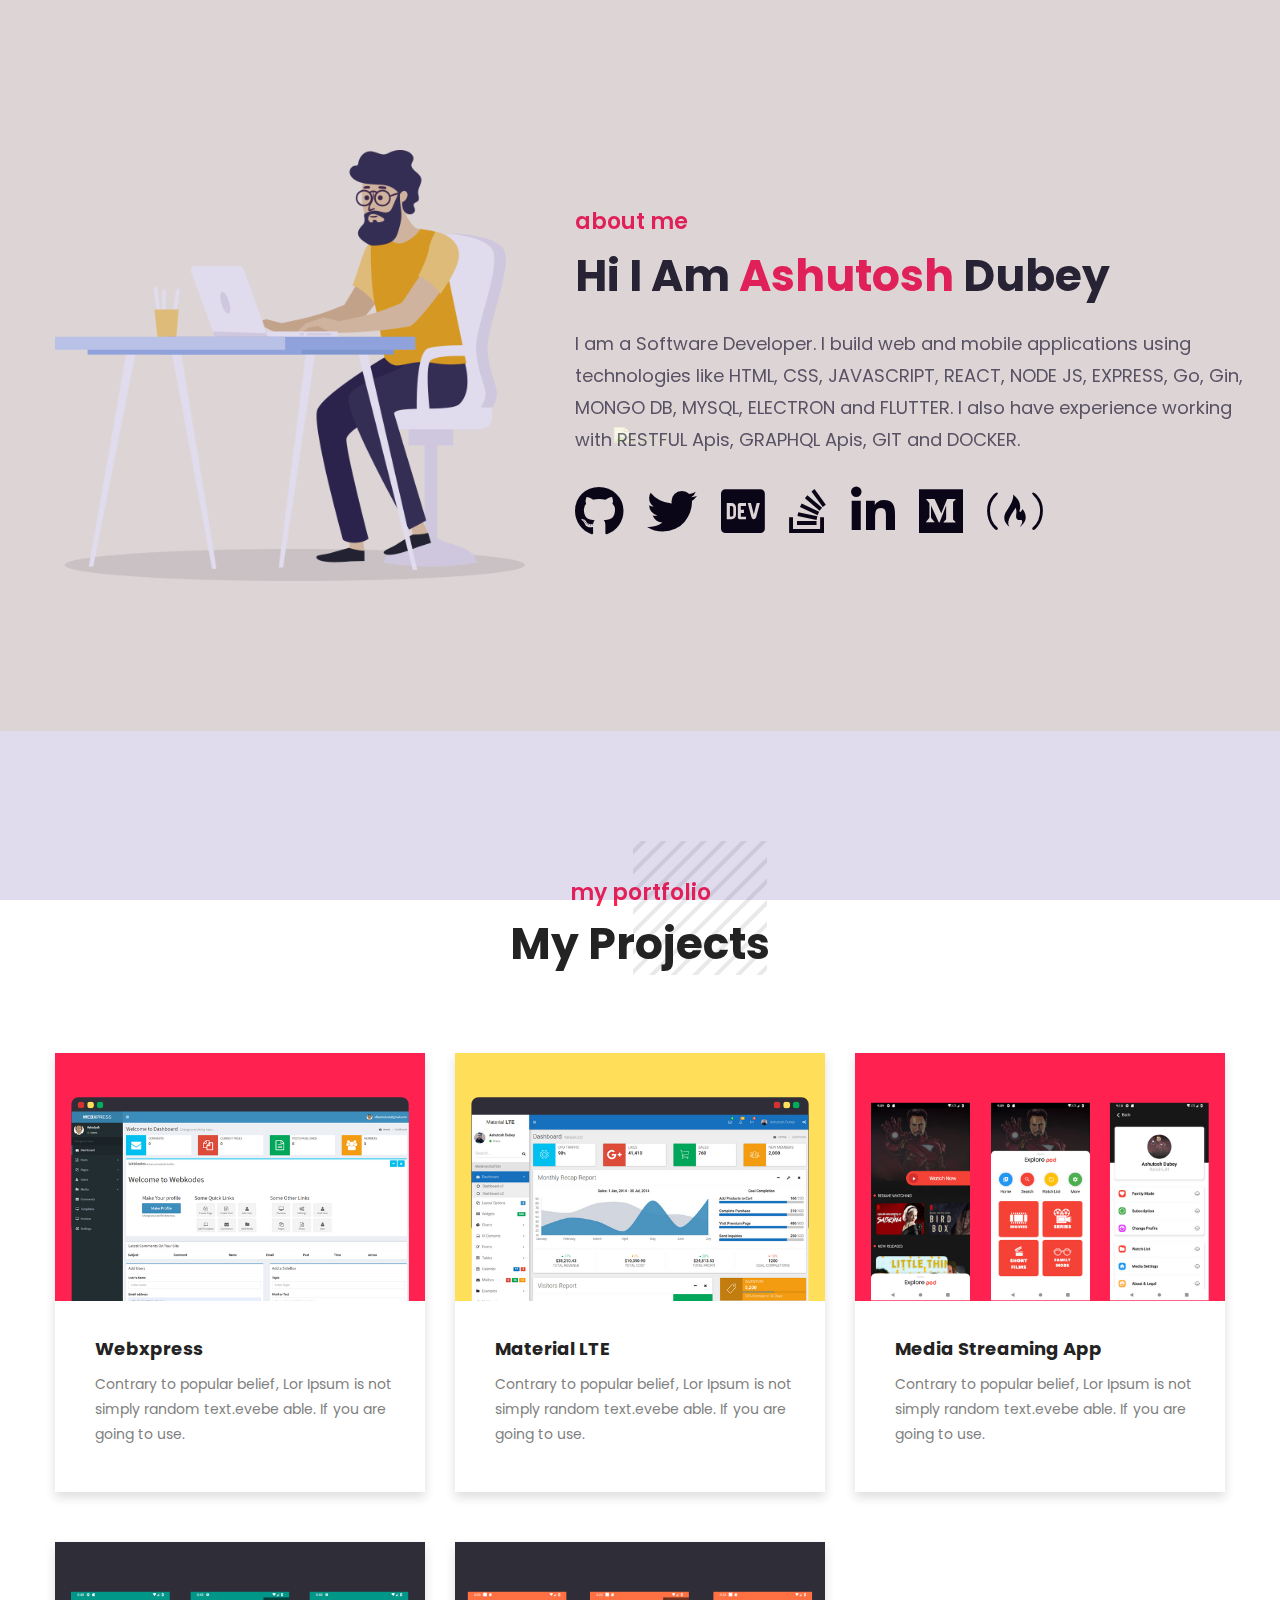
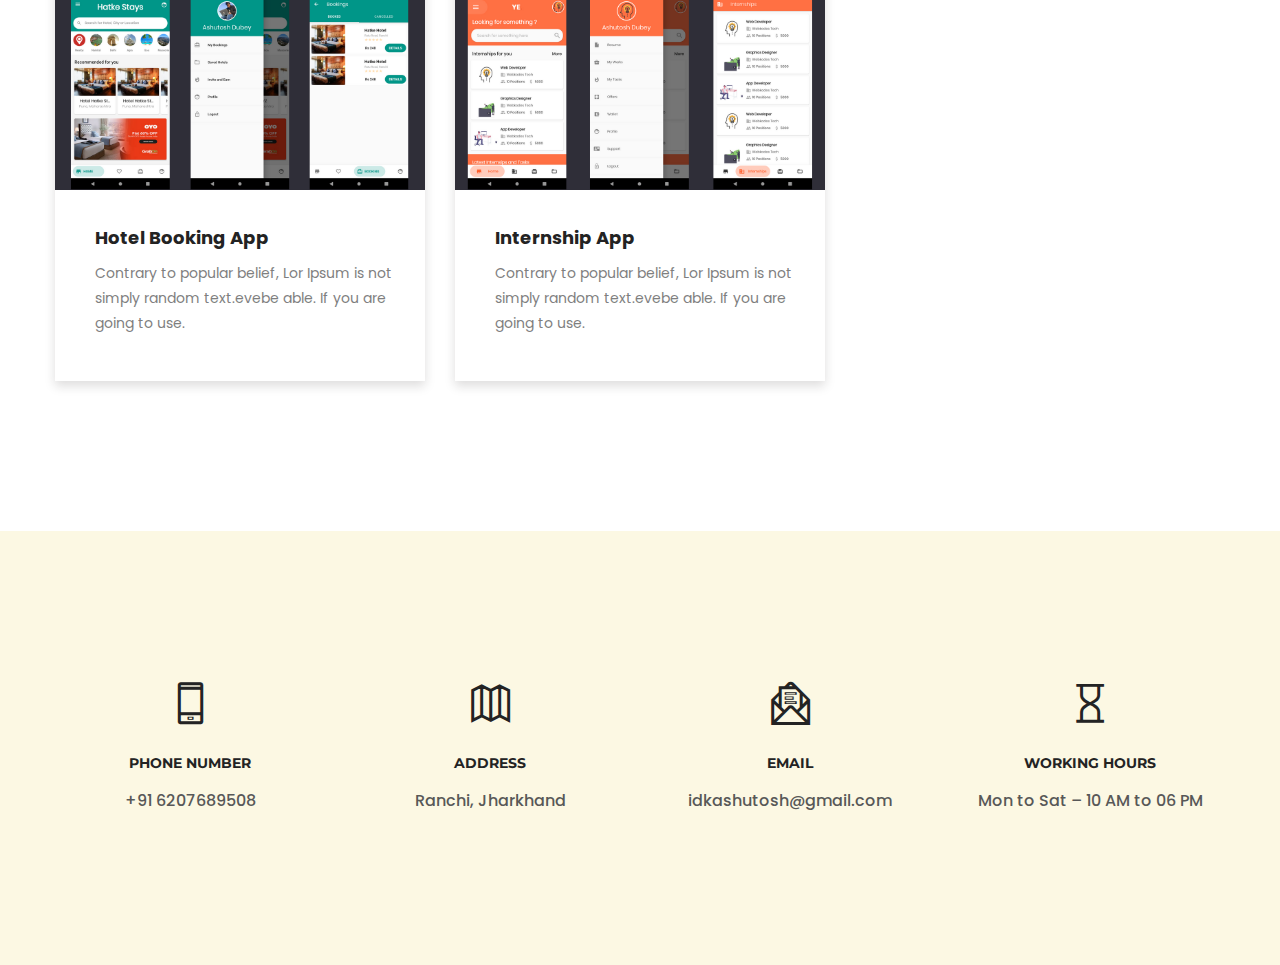
==== index.html @ 429c241b "added new website" ====
<!doctype html>
<html class="no-js" lang="en">
    <head>
		<meta charset="utf-8">
        <meta http-equiv="X-UA-Compatible" content="IE=edge">
        <meta name="viewport" content="width=device-width, initial-scale=1">
		<meta name="description" content="Hezul - Portfolio & Agency HTML Template">
		<meta name="keywords" content="mininal , Personal portfolio template, Personal portfolio, Minimal personal, material design, portfolio, personal, Business, Minimal Agency">
        <meta name="author" content="regaltheme.com">
		
        <title>Ashutosh Dubey - Software Developer</title>
		<link href="https://fonts.googleapis.com/css?family=Reem+Kufi|Roboto:300" rel="stylesheet">
		<link href="https://use.fontawesome.com/releases/v5.4.1/css/all.css" rel="stylesheet">
		<!-- favicon -->
        <link rel="shortcut icon" type="image/x-icon" href="assets/img/favicon.ico">
		
		<!-- style css -->
		<link rel="stylesheet" href="style.css">
		<!-- modernizr js -->
        <script src="assets/js/vendor/modernizr-2.8.3.min.js"></script>
		
    </head>
    <body>
        <!--[if lt IE 8]>
            <p class="browserupgrade">You are using an <strong>outdated</strong> browser. Please <a href="http://browsehappy.com/">upgrade your browser</a> to improve your experience.</p>
        <![endif]-->
		<!-- HTML5 shim and Respond.js for IE8 support of HTML5 elements and media queries -->
        <!-- WARNING: Respond.js doesn't work if you view the page via file:// -->
        <!--[if lt IE 9]>
          <script src="https://oss.maxcdn.com/html5shiv/3.7.2/html5shiv.min.js"></script>
          <script src="https://oss.maxcdn.com/respond/1.4.2/respond.min.js"></script>
        <![endif]-->
		
		<div id="loading-wrap">
			<div class="preloader">
				<div class="pre-container">
					<div class="logo-circle"></div>
					<img src="assets/img/favicon.png" alt="Hezul">
				</div>
			</div>
		</div>
		
		<div class="wrapper height-100">
				<!-- About Section Start -->
				<div class="about-area style1 section-pt" style="background-color: #fcf8e3;">
					<div class="container">
						<div class="row">
							<div class="col-xs-12 col-sm-6 col-md-5">
								<div class="image relative">
									<img src="assets/img/dev.png" alt="About Image" />
									
								</div>
							</div>
							<div class="col-xs-12 col-sm-11 col-md-7">
								<div class="about-text heading pt-60">
									<h3 class="theme-color">about me</h3>
									<h1 class="mb-25">Hi I am <span class="theme-color">Ashutosh </span> Dubey </h1>
									<p>I am a Software Developer. I build web and mobile applications using technologies like HTML, CSS, JAVASCRIPT, REACT, NODE JS, EXPRESS, Go, Gin, MONGO DB, MYSQL, ELECTRON and FLUTTER. I also have experience working with RESTFUL Apis, GRAPHQL Apis, GIT and DOCKER. </p>
									<div class="icons-social dark mt-30">
										<a class="iconx-link mr-20" target="_blank" href="https://github.com/idkashutosh"><i class="fab fa-github iconx"></i></a>
										<a class="iconx-link mr-20" target="_blank" href="https://twitter.com/idkashutosh"><i class="fab fa-twitter iconx"></i></a>
										<a class="iconx-link mr-20" target="_blank" href="https://dev.to/idkashutosh"><i class="fab fa-dev iconx"></i></a>
										<a class="iconx-link mr-20" target="_blank" href="https://stackoverflow.com/users/12466688/ashutosh-dubey"><i class="fab fa-stack-overflow  iconx"></i></a>
										<a class="iconx-link mr-20" target="_blank" href="https://www.linkedin.com/in/idkashutosh"><i class="fab fa-linkedin iconx"></i></a>
										<a class="iconx-link mr-20" target="_blank" href="https://medium.com/@idkashutosh"><i class="fab fa-medium iconx"></i></a>
										<a class="iconx-link mr-20" target="_blank" href="https://www.freecodecamp.org/idkashutosh"><i class="fab fa-free-code-camp iconx"></i></a>
									</div>
								</div>
							</div>
						</div>
					</div>
				</div>
				<!-- About Section End -->
			<div class="blog-area style1 white-bg section-padding">
				<div class="container">
					<div class="row">
						<div class="col-xs-12 text-center">
							<div class="heading mb-85">
								<div class="shape">
									<img src="assets/img/shape.png" alt="Shape">
								</div>
								<h3 class="theme-color">my portfolio</h3>
								<h1>My Projects</h1>
							</div>
						</div>
					</div>
					<div class="row">
						<div class="col-xs-12 col-sm-4 mobi-mb-30">
							<div class="blog-post">
								<div class="thumb fix">
									<a href="blog-details.html"><img src="assets/img/portfolio/1.png" alt="Thumbnail"></a>
								</div>
								<div class="content">
									<a href="blog-details.html"><h4 class="text-capitalize mb-10">
										Webxpress
									</h4></a>
									<p class="mb-10">
										Contrary to popular belief, Lor Ipsum is not simply random text.evebe able. If you are going to use.
									</p>
								</div>
							</div>
						</div>
						<!-- Blog Post -->
						<div class="col-xs-12 col-sm-4 mobi-mb-30">
							<div class="blog-post">
								<div class="thumb fix">
									<a href="blog-details.html"><img src="assets/img/portfolio/2.png" alt="Thumbnail"></a>
								</div>
								<div class="content">
									<a href="blog-details.html"><h4 class="text-capitalize mb-10">
										Material LTE
									</h4></a>
									<p class="mb-10">
										Contrary to popular belief, Lor Ipsum is not simply random text.evebe able. If you are going to use.
									</p>
								</div>
							</div>
						</div>
						<!-- Blog Post -->
						<div class="col-xs-12 col-sm-4">
							<div class="blog-post">
								<div class="thumb fix">
									<a href="blog-details.html"><img src="assets/img/portfolio/3.png" alt="Thumbnail"></a>
								</div>
								<div class="content">
									<a href="blog-details.html"><h4 class="text-capitalize mb-10">
										Media Streaming App
									</h4></a>
									<p class="mb-10">
										Contrary to popular belief, Lor Ipsum is not simply random text.evebe able. If you are going to use.
									</p>
								</div>
							</div>
						</div>
						<!-- Blog Post -->
					</div>
					<div class="row mt-50">
						<div class="col-xs-12 col-sm-4 mobi-mb-30">
							<div class="blog-post">
								<div class="thumb fix">
									<a href="blog-details.html"><img src="assets/img/portfolio/4.png" alt="Thumbnail"></a>
								</div>
								<div class="content">
									<a href="blog-details.html"><h4 class="text-capitalize mb-10">
										Hotel Booking App
									</h4></a>
									<p class="mb-10">
										Contrary to popular belief, Lor Ipsum is not simply random text.evebe able. If you are going to use.
									</p>
								</div>
							</div>
						</div>
						<!-- Blog Post -->
						<div class="col-xs-12 col-sm-4 mobi-mb-30">
							<div class="blog-post">
								<div class="thumb fix">
									<a href="blog-details.html"><img src="assets/img/portfolio/5.png" alt="Thumbnail"></a>
								</div>
								<div class="content">
									<a href="blog-details.html"><h4 class="text-capitalize mb-10">
										Internship App
									</h4></a>
									<p class="mb-10">
										Contrary to popular belief, Lor Ipsum is not simply random text.evebe able. If you are going to use.
									</p>
								</div>
							</div>
						</div>
					
					</div>
				</div>
			</div>
			
			<div class="contact-info-area section-padding" style="background-color: #fcf8e3;">
				<div class="container">
					<div class="row text-center">
						<div class="col-xs-12 col-sm-6 col-md-3 mobi-mb-30 tab-mb-30">
							<div class="info-box">
								<i class="pe-7s-phone"></i>
								<h6>Phone Number</h6>
								<p>
									<a href="tel:+916207689508">+91 6207689508</a>
								</p>
							</div>
						</div>
						<!-- Info Box End -->
						<div class="col-xs-12 col-sm-6 col-md-3 mobi-mb-30 tab-mb-30">
							<div class="info-box">
								<i class="pe-7s-map"></i>
								<h6>Address</h6>
								<p>
									Ranchi, Jharkhand 
																</p>
							</div>
						</div>
						<!-- Info Box End -->
						<div class="col-xs-12 col-sm-6 col-md-3 mobi-mb-30">
							<div class="info-box">
								<i class="pe-7s-mail-open-file"></i>
								<h6>Email</h6>
								<p>
									<a href="mailto:info@email.com">idkashutosh@gmail.com</a>
								</p>
							</div>
						</div>
						<!-- Info Box End -->
						<div class="col-xs-12 col-sm-6 col-md-3 mobi-mb-30">
							<div class="info-box">
								<i class="pe-7s-hourglass"></i>
								<h6>Working Hours</h6>
								<p>Mon to Sat – 10 AM to 06 PM</p>
							</div>
						</div>
						<!-- Info Box End -->
					</div>
				</div>
			</div>








		
		</div>
		
		<!-- All JS Here -->
		<!-- jQuery Latest Version -->
        <script src="assets/js/vendor/jquery-1.12.4.min.js"></script>
		<!-- Bootstrap JS -->
        <script src="assets/js/bootstrap.min.js"></script>
		<!-- Plugins JS -->
        <script src="assets/js/plugins.js"></script>
		<!-- main JS -->
        <script src="assets/js/main.js"></script>
    </body>
</html>
---- style.css ----
/*
 _____      						 _______ 	     
|  __ \  							|_ _ _ _| _  	 	    
| |__) | 					     _	   | |	 | |	        
|  ___/    ___    __ _    __ _  | |    | |	 | |__     ___ 	 _ __  _ __    ___ 
| |\ \    / _ \  / _` |  / _` | | |    | |	 | '_ \   / _ \ | '_ \| '_ \  / _ \
| | \ \  |  __/ | (_| | | (_| | | |    | |	 | | | | |  __/ | |  ||  | | |  __/
|_|  \ \  \___|  \__, |  \__,_| |_|    |_|   |_| |_|  \___| |_|  ||  |_|  \___|
                  __/ |              
                 |___/  		     
================================================================================ */
/*==========================================================
    Template Name: Hezul - Portfolio & Agency HTML Template
    Created By: RegalTheme
    Envato Profile: https://themeforest.net/user/regaltheme
    Website: http://regaltheme.com
    Description: Hezul is Fully Responsive Portfolio & Agency HTML Template with awesome features.
    Version: v1.0
    Support: http://regaltheme.com/support
============================================================*/

/* Google fonts
========================== */
@import url('https://fonts.googleapis.com/css?family=Poppins:300,400,500,600,700,800');
@import url('https://fonts.googleapis.com/css?family=Montserrat:300,400,500,600,700,800');

/* css files
====================== */
@import url('assets/css/bootstrap.min.css');
@import url('assets/css/font-awesome.min.css');
@import url('assets/css/pe-icon-7-stroke.min.css');
@import url('assets/css/venobox.css');
@import url('assets/css/progressbar.css');
@import url('assets/css/slick.min.css');
@import url('assets/css/style.css');
@import url('assets/css/responsive.css');
.iconx{
    color:#fff;
    font-size: 50px;;
}
.dark .iconx{
    color:#000;
    font-size: 50px;;
}
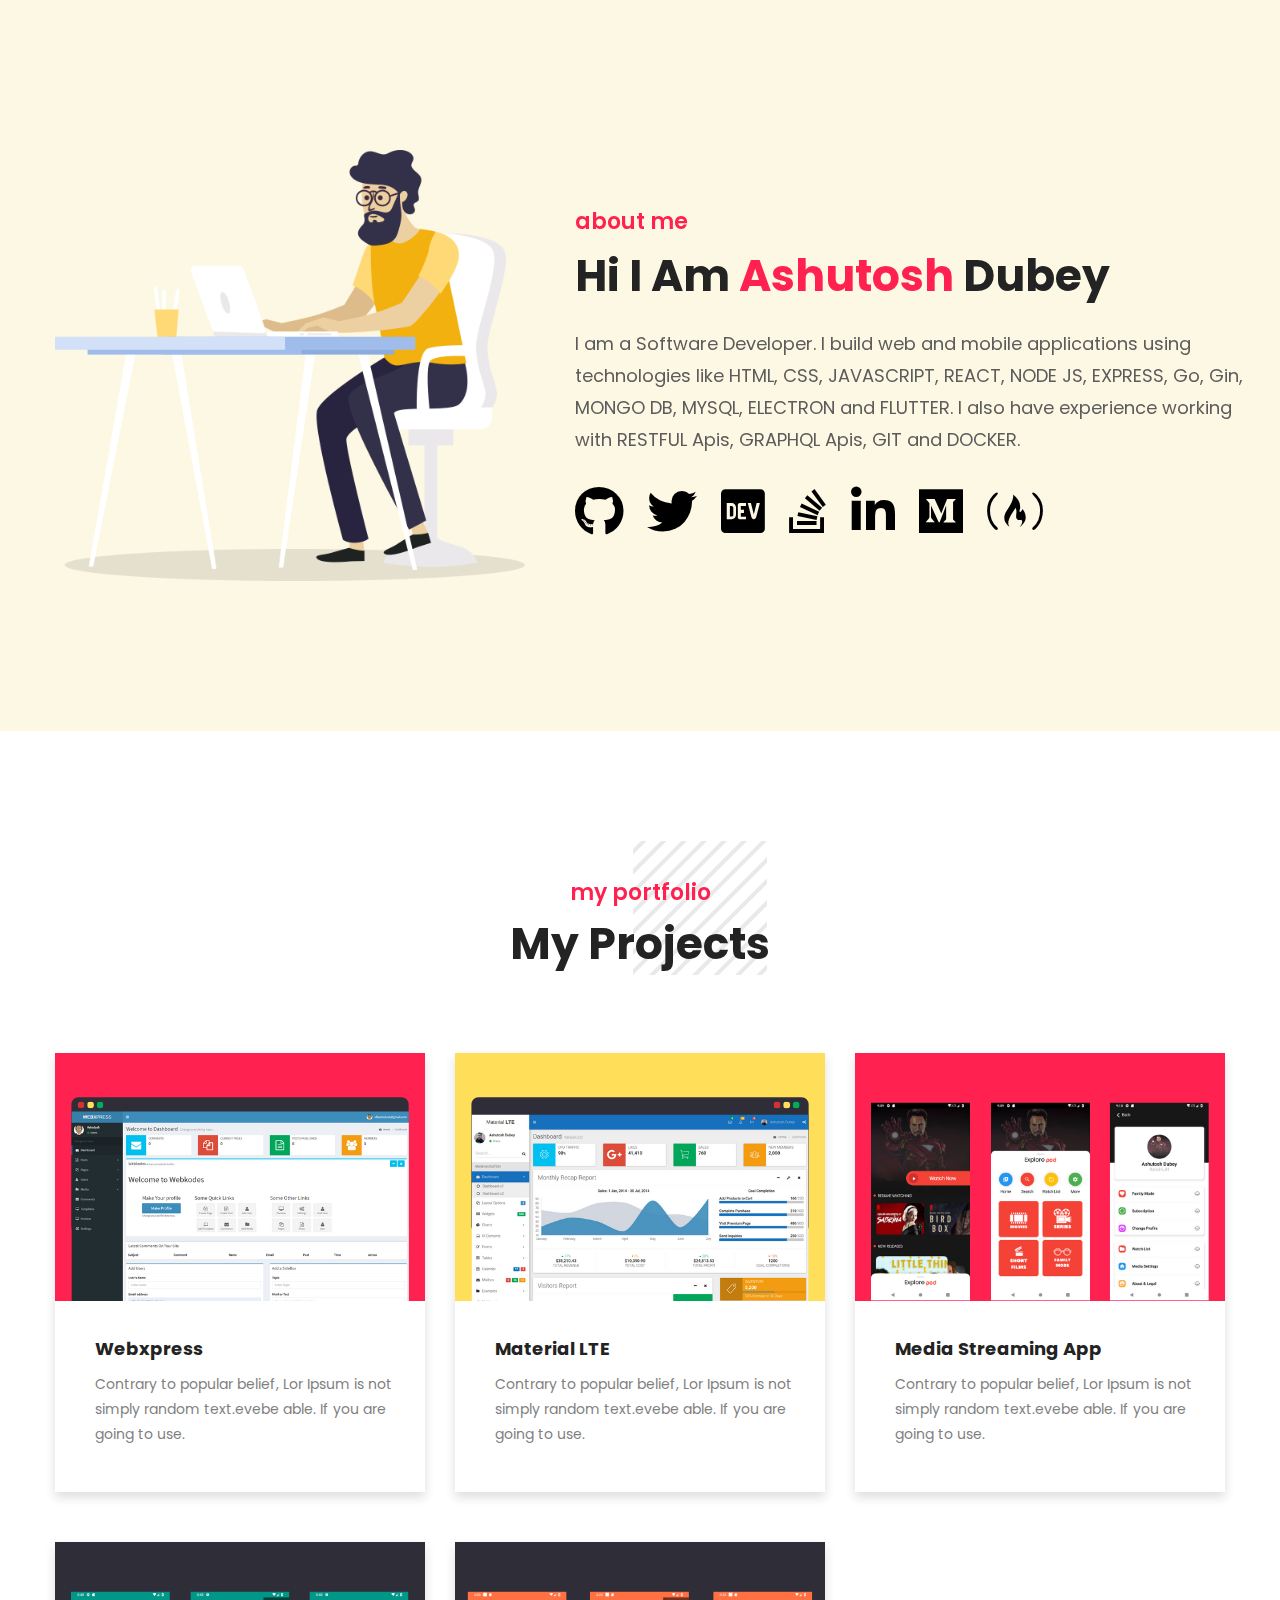
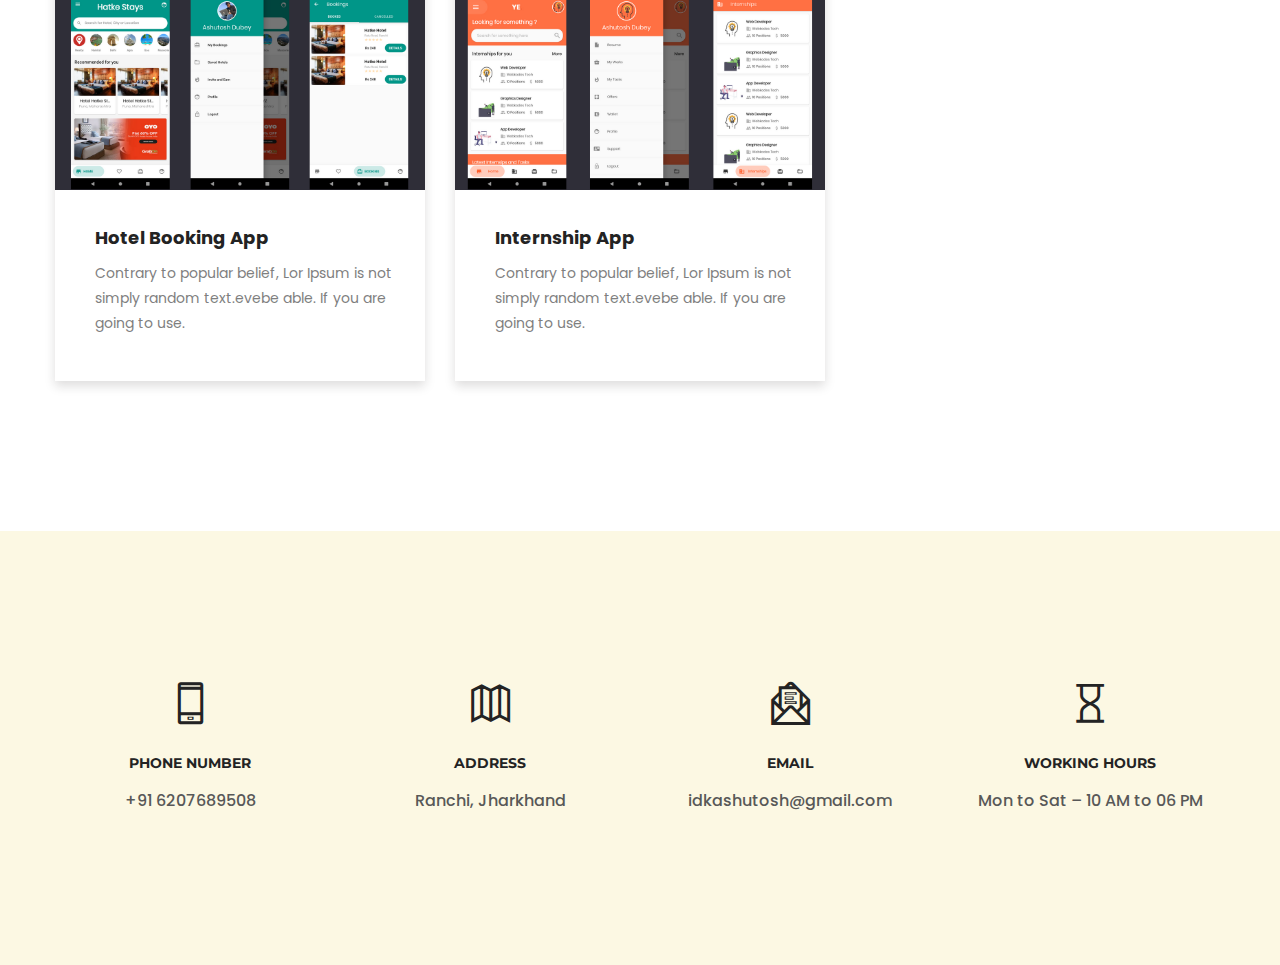
==== commit 37b8b0bc: "removed preloder" ====
--- a/index.html
+++ b/index.html
@@ -21,24 +21,6 @@
 		
     </head>
     <body>
-        <!--[if lt IE 8]>
-            <p class="browserupgrade">You are using an <strong>outdated</strong> browser. Please <a href="http://browsehappy.com/">upgrade your browser</a> to improve your experience.</p>
-        <![endif]-->
-		<!-- HTML5 shim and Respond.js for IE8 support of HTML5 elements and media queries -->
-        <!-- WARNING: Respond.js doesn't work if you view the page via file:// -->
-        <!--[if lt IE 9]>
-          <script src="https://oss.maxcdn.com/html5shiv/3.7.2/html5shiv.min.js"></script>
-          <script src="https://oss.maxcdn.com/respond/1.4.2/respond.min.js"></script>
-        <![endif]-->
-		
-		<div id="loading-wrap">
-			<div class="preloader">
-				<div class="pre-container">
-					<div class="logo-circle"></div>
-					<img src="assets/img/favicon.png" alt="Hezul">
-				</div>
-			</div>
-		</div>
 		
 		<div class="wrapper height-100">
 				<!-- About Section Start -->
@@ -215,15 +197,6 @@
 					</div>
 				</div>
 			</div>
-
-
-
-
-
-
-
-
-		
 		</div>
 		
 		<!-- All JS Here -->
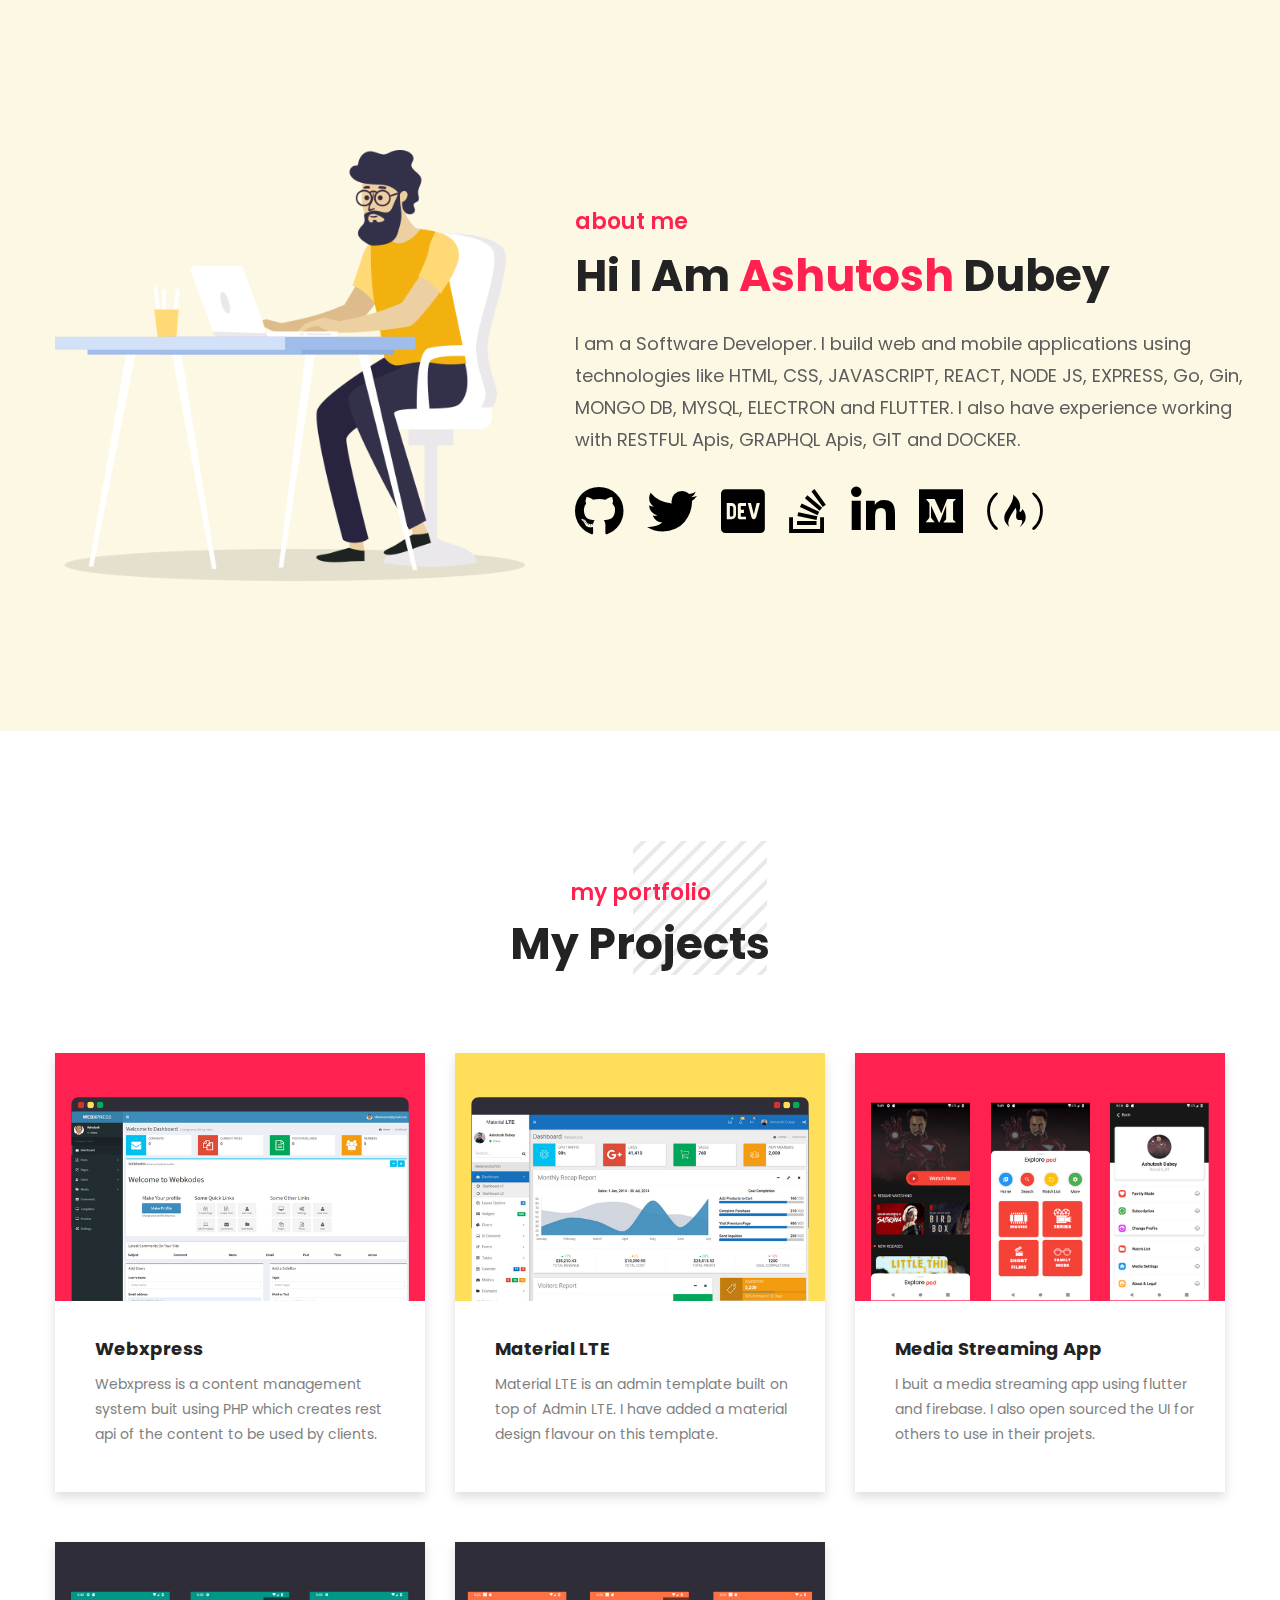
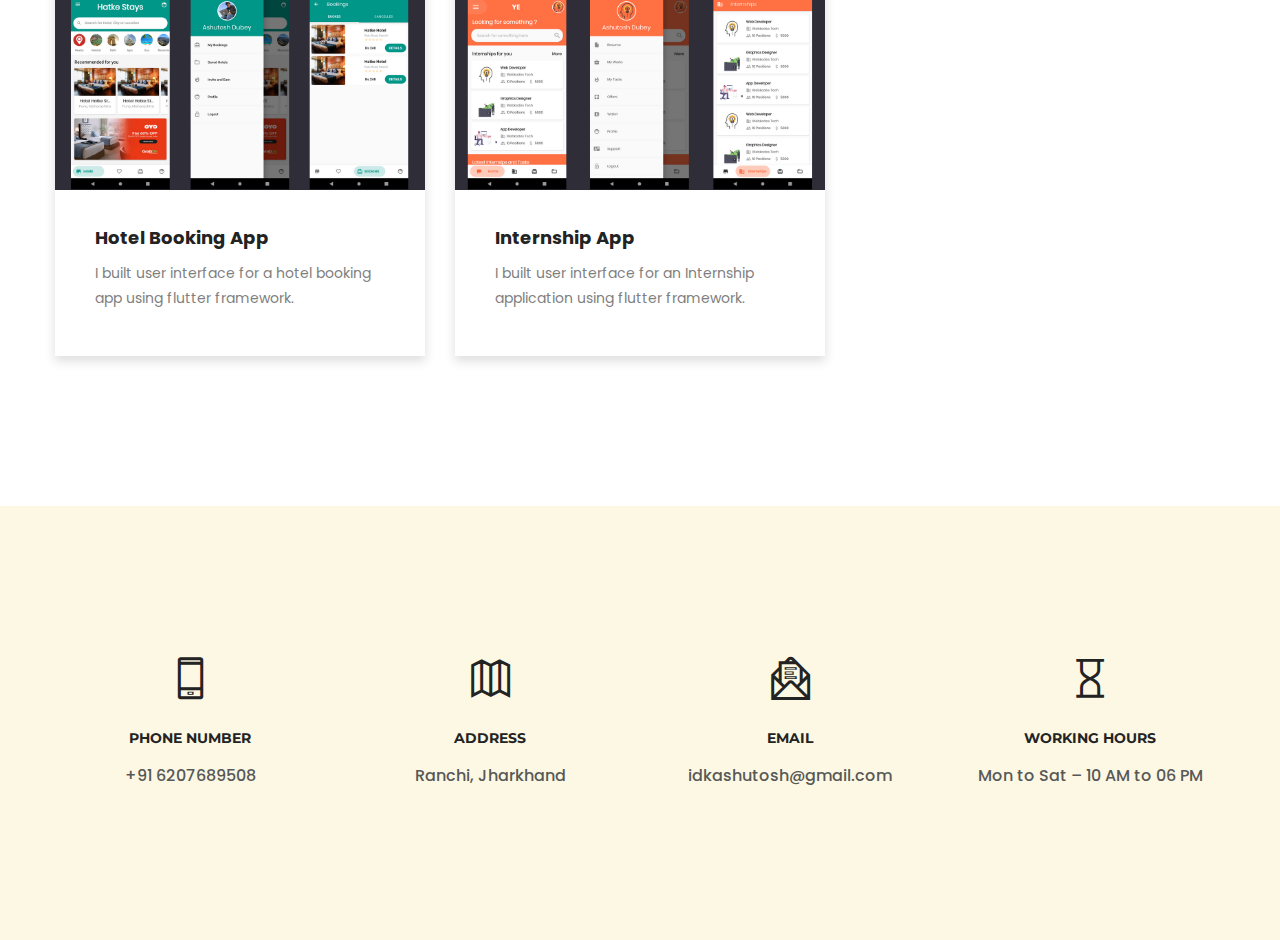
==== commit 057b7b1d: "added content" ====
--- a/index.html
+++ b/index.html
@@ -9,7 +9,6 @@
         <meta name="author" content="regaltheme.com">
 		
         <title>Ashutosh Dubey - Software Developer</title>
-		<link href="https://fonts.googleapis.com/css?family=Reem+Kufi|Roboto:300" rel="stylesheet">
 		<link href="https://use.fontawesome.com/releases/v5.4.1/css/all.css" rel="stylesheet">
 		<!-- favicon -->
         <link rel="shortcut icon" type="image/x-icon" href="assets/img/favicon.ico">
@@ -77,7 +76,7 @@
 										Webxpress
 									</h4></a>
 									<p class="mb-10">
-										Contrary to popular belief, Lor Ipsum is not simply random text.evebe able. If you are going to use.
+										Webxpress is a content management system buit using PHP which creates rest api of the content to be used by clients.
 									</p>
 								</div>
 							</div>
@@ -93,7 +92,7 @@
 										Material LTE
 									</h4></a>
 									<p class="mb-10">
-										Contrary to popular belief, Lor Ipsum is not simply random text.evebe able. If you are going to use.
+										Material LTE is an admin template built on top of Admin LTE. I have added a material design flavour on this template.
 									</p>
 								</div>
 							</div>
@@ -109,7 +108,7 @@
 										Media Streaming App
 									</h4></a>
 									<p class="mb-10">
-										Contrary to popular belief, Lor Ipsum is not simply random text.evebe able. If you are going to use.
+										I buit a media streaming app using flutter and firebase. I also open sourced the UI for others to use in their projets.
 									</p>
 								</div>
 							</div>
@@ -127,7 +126,7 @@
 										Hotel Booking App
 									</h4></a>
 									<p class="mb-10">
-										Contrary to popular belief, Lor Ipsum is not simply random text.evebe able. If you are going to use.
+										I built user interface for a hotel booking app using flutter framework.
 									</p>
 								</div>
 							</div>
@@ -143,7 +142,7 @@
 										Internship App
 									</h4></a>
 									<p class="mb-10">
-										Contrary to popular belief, Lor Ipsum is not simply random text.evebe able. If you are going to use.
+										I built user interface for an Internship application using flutter framework.
 									</p>
 								</div>
 							</div>
--- a/style.css
+++ b/style.css
@@ -41,4 +41,14 @@
 .dark .iconx{
     color:#000;
     font-size: 50px;;
+}
+@media screen and (max-width:767px){
+    .iconx{
+        color:#fff;
+        font-size: 30px;;
+    }
+    .dark .iconx{
+        color:#000;
+        font-size: 30px;;
+    }
 }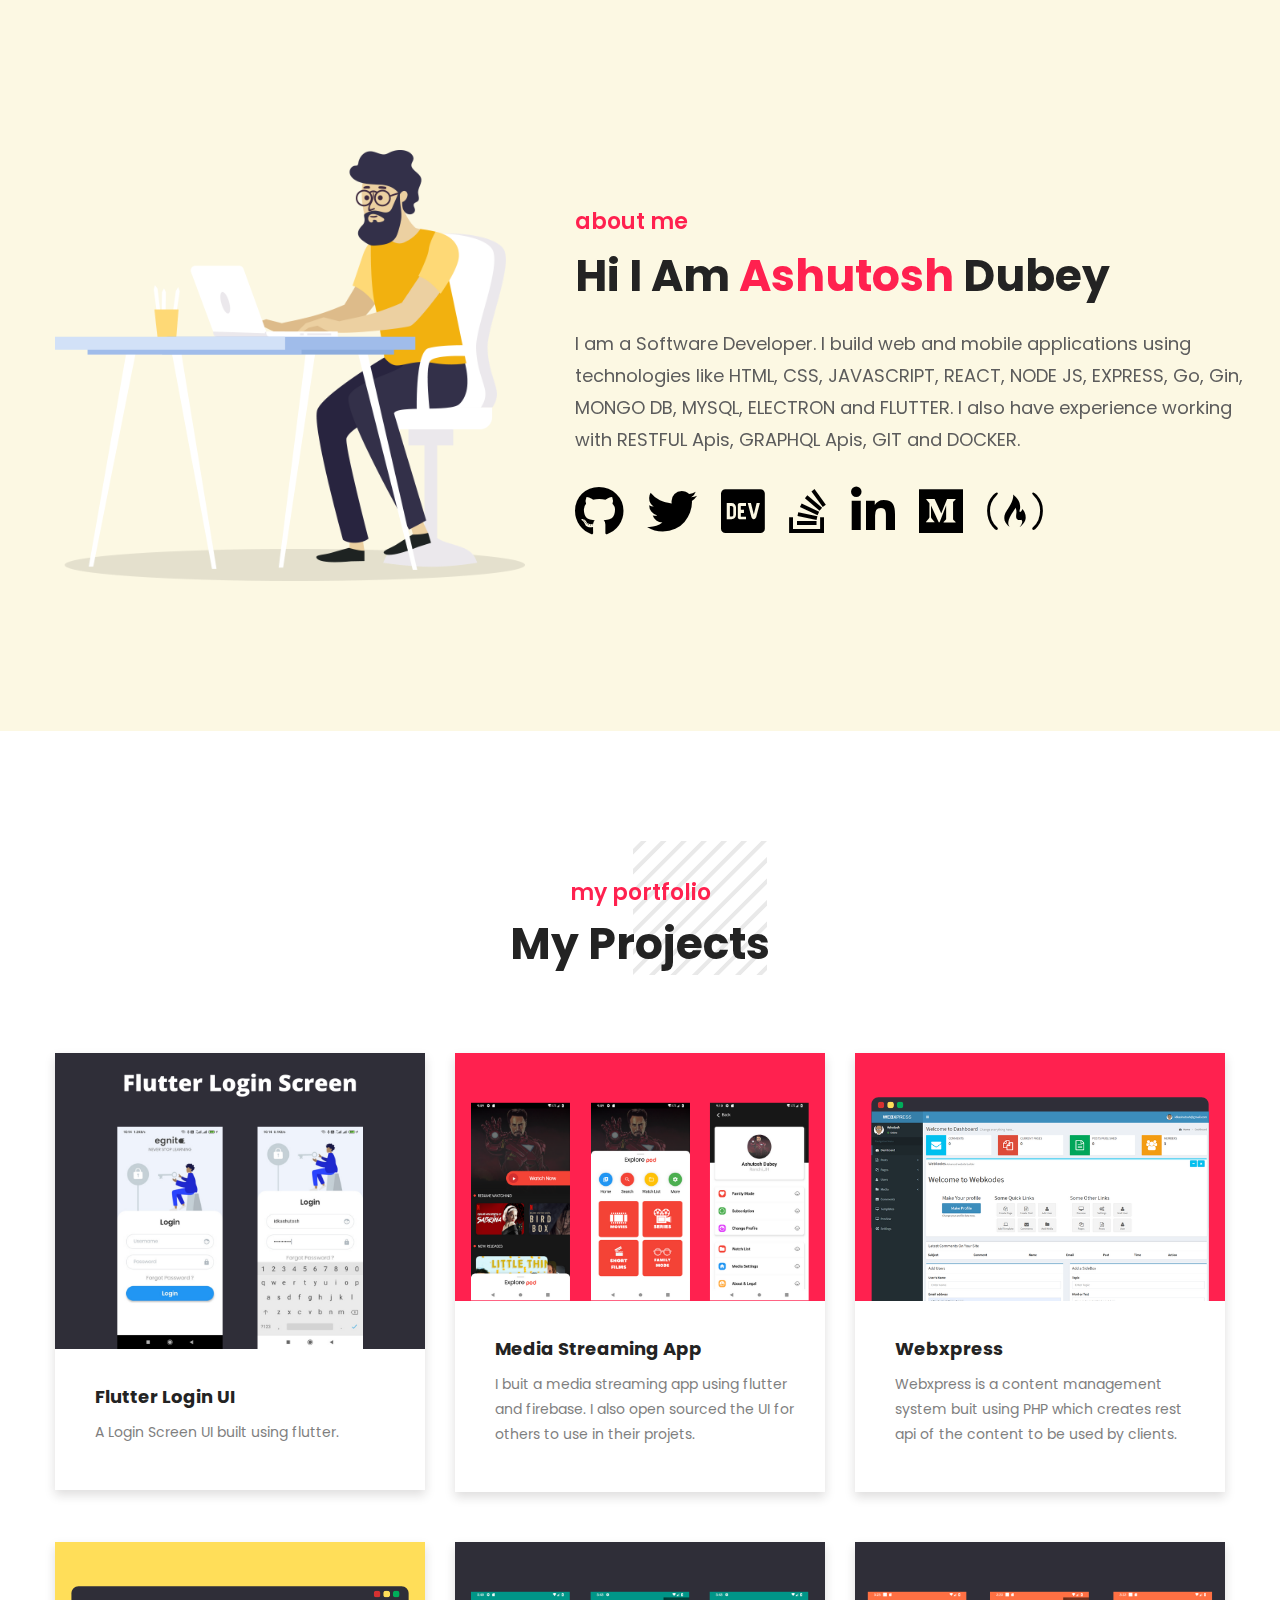
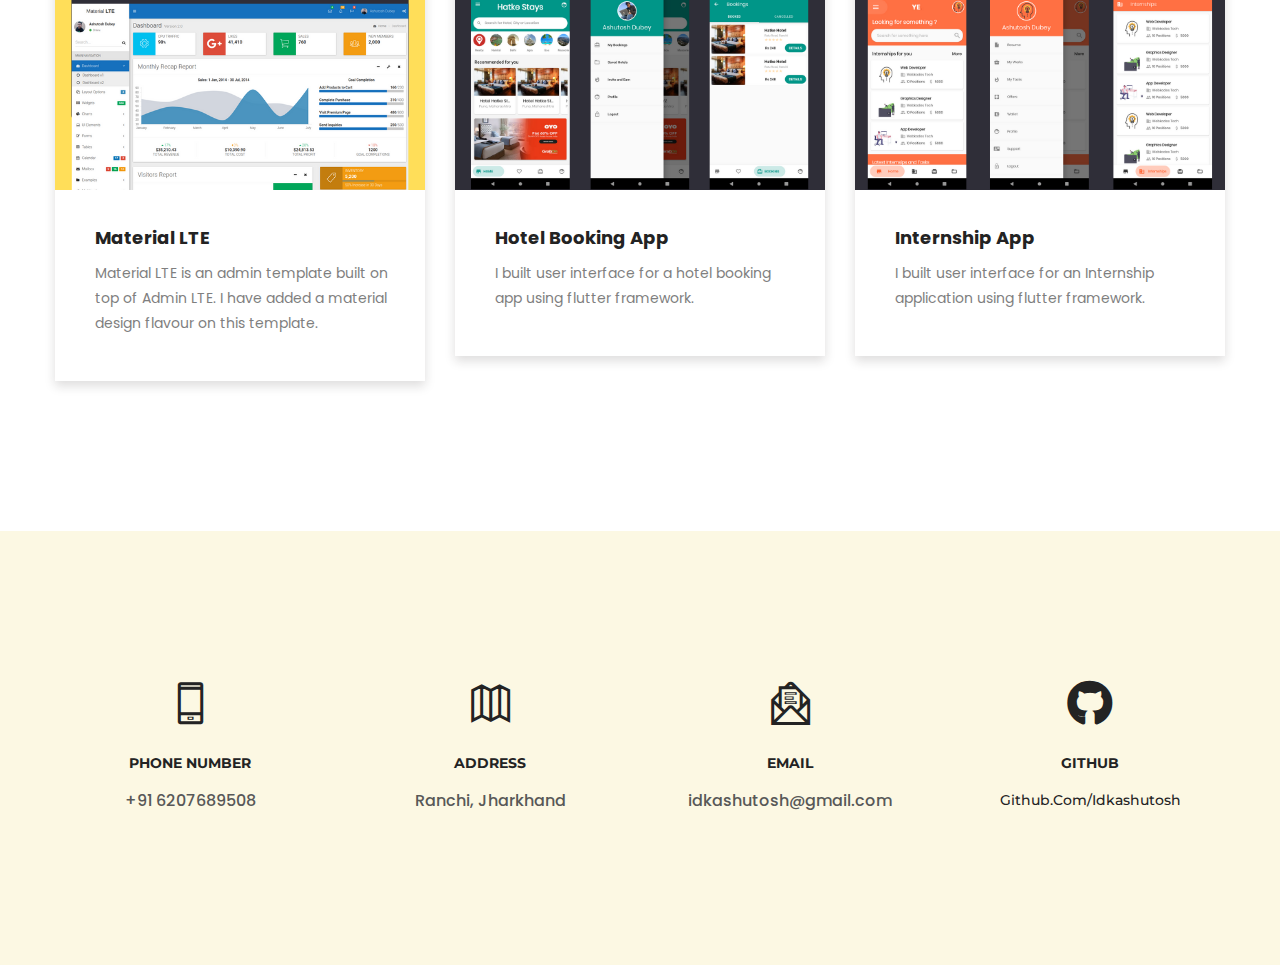
==== commit 084ffcea: "added new project" ====
--- a/index.html
+++ b/index.html
@@ -66,17 +66,85 @@
 						</div>
 					</div>
 					<div class="row">
+							<!-- Blog Post -->
+							<div class="col-xs-12 col-sm-4">
+								<div class="blog-post">
+									<div class="thumb fix">
+										<a href="https://github.com/idkashutosh/login-screen-ui" target="blank"><img src="assets/img/portfolio/6.png" alt="Thumbnail"></a>
+									</div>
+									<div class="content">
+										<a href="https://github.com/idkashutosh/login-screen-ui" target="blank"><h4 class="text-capitalize mb-10">
+											Flutter Login UI
+										</h4></a>
+										<p class="mb-10">
+											A Login Screen UI built using flutter.
+										</p>
+									</div>
+								</div>
+							</div>
+								<!-- Blog Post -->
+						<div class="col-xs-12 col-sm-4">
+							<div class="blog-post">
+								<div class="thumb fix">
+									<a href="https://github.com/idkashutosh/media-streaming-app" target="blank"><img src="assets/img/portfolio/3.png" alt="Thumbnail"></a>
+								</div>
+								<div class="content">
+									<a href="https://github.com/idkashutosh/media-streaming-app" target="blank"><h4 class="text-capitalize mb-10">
+										Media Streaming App
+									</h4></a>
+									<p class="mb-10">
+										I buit a media streaming app using flutter and firebase. I also open sourced the UI for others to use in their projets.
+									</p>
+								</div>
+							</div>
+						</div>
 						<div class="col-xs-12 col-sm-4 mobi-mb-30">
 							<div class="blog-post">
 								<div class="thumb fix">
-									<a href="blog-details.html"><img src="assets/img/portfolio/1.png" alt="Thumbnail"></a>
-								</div>
-								<div class="content">
-									<a href="blog-details.html"><h4 class="text-capitalize mb-10">
+									<a href="https://github.com/idkashutosh/webxpress" target="blank"><img src="assets/img/portfolio/1.png" alt="Thumbnail"></a>
+								</div>
+								<div class="content">
+									<a href="https://github.com/idkashutosh/webxpress" target="blank"><h4 class="text-capitalize mb-10">
 										Webxpress
 									</h4></a>
 									<p class="mb-10">
 										Webxpress is a content management system buit using PHP which creates rest api of the content to be used by clients.
+									</p>
+								</div>
+							</div>
+						</div>
+					
+					
+						<!-- Blog Post -->
+					</div>
+					<div class="row mt-50">
+							<!-- Blog Post -->
+							<div class="col-xs-12 col-sm-4 mobi-mb-30">
+								<div class="blog-post">
+									<div class="thumb fix">
+										<a href="https://github.com/idkashutosh/materiallte" target="blank" ><img src="assets/img/portfolio/2.png" alt="Thumbnail"></a>
+									</div>
+									<div class="content">
+										<a href="https://github.com/idkashutosh/materiallte" target="blank" ><h4 class="text-capitalize mb-10">
+											Material LTE
+										</h4></a>
+										<p class="mb-10">
+											Material LTE is an admin template built on top of Admin LTE. I have added a material design flavour on this template.
+										</p>
+									</div>
+								</div>
+							</div>
+						<div class="col-xs-12 col-sm-4 mobi-mb-30">
+							<div class="blog-post">
+								<div class="thumb fix">
+									<a href="https://github.com/idkashutosh/hotel-booking-app-ui" target="blank"><img src="assets/img/portfolio/4.png" alt="Thumbnail"></a>
+								</div>
+								<div class="content">
+									<a href="https://github.com/idkashutosh/hotel-booking-app-ui" target="blank"><h4 class="text-capitalize mb-10">
+										Hotel Booking App
+									</h4></a>
+									<p class="mb-10">
+										I built user interface for a hotel booking app using flutter framework.
 									</p>
 								</div>
 							</div>
@@ -85,60 +153,10 @@
 						<div class="col-xs-12 col-sm-4 mobi-mb-30">
 							<div class="blog-post">
 								<div class="thumb fix">
-									<a href="blog-details.html"><img src="assets/img/portfolio/2.png" alt="Thumbnail"></a>
-								</div>
-								<div class="content">
-									<a href="blog-details.html"><h4 class="text-capitalize mb-10">
-										Material LTE
-									</h4></a>
-									<p class="mb-10">
-										Material LTE is an admin template built on top of Admin LTE. I have added a material design flavour on this template.
-									</p>
-								</div>
-							</div>
-						</div>
-						<!-- Blog Post -->
-						<div class="col-xs-12 col-sm-4">
-							<div class="blog-post">
-								<div class="thumb fix">
-									<a href="blog-details.html"><img src="assets/img/portfolio/3.png" alt="Thumbnail"></a>
-								</div>
-								<div class="content">
-									<a href="blog-details.html"><h4 class="text-capitalize mb-10">
-										Media Streaming App
-									</h4></a>
-									<p class="mb-10">
-										I buit a media streaming app using flutter and firebase. I also open sourced the UI for others to use in their projets.
-									</p>
-								</div>
-							</div>
-						</div>
-						<!-- Blog Post -->
-					</div>
-					<div class="row mt-50">
-						<div class="col-xs-12 col-sm-4 mobi-mb-30">
-							<div class="blog-post">
-								<div class="thumb fix">
-									<a href="blog-details.html"><img src="assets/img/portfolio/4.png" alt="Thumbnail"></a>
-								</div>
-								<div class="content">
-									<a href="blog-details.html"><h4 class="text-capitalize mb-10">
-										Hotel Booking App
-									</h4></a>
-									<p class="mb-10">
-										I built user interface for a hotel booking app using flutter framework.
-									</p>
-								</div>
-							</div>
-						</div>
-						<!-- Blog Post -->
-						<div class="col-xs-12 col-sm-4 mobi-mb-30">
-							<div class="blog-post">
-								<div class="thumb fix">
-									<a href="blog-details.html"><img src="assets/img/portfolio/5.png" alt="Thumbnail"></a>
-								</div>
-								<div class="content">
-									<a href="blog-details.html"><h4 class="text-capitalize mb-10">
+									<a href="https://github.com/idkashutosh/internship-app-ui" target="blank"><img src="assets/img/portfolio/5.png" alt="Thumbnail"></a>
+								</div>
+								<div class="content">
+									<a href="https://github.com/idkashutosh/internship-app-ui" target="blank"><h4 class="text-capitalize mb-10">
 										Internship App
 									</h4></a>
 									<p class="mb-10">
@@ -187,9 +205,9 @@
 						<!-- Info Box End -->
 						<div class="col-xs-12 col-sm-6 col-md-3 mobi-mb-30">
 							<div class="info-box">
-								<i class="pe-7s-hourglass"></i>
-								<h6>Working Hours</h6>
-								<p>Mon to Sat – 10 AM to 06 PM</p>
+								<i class="fab fa-github iconx"></i>
+								<h6>Github</h6>
+								<a href="https://github.com/idkashutosh" target="blank">github.com/idkashutosh</a>
 							</div>
 						</div>
 						<!-- Info Box End -->
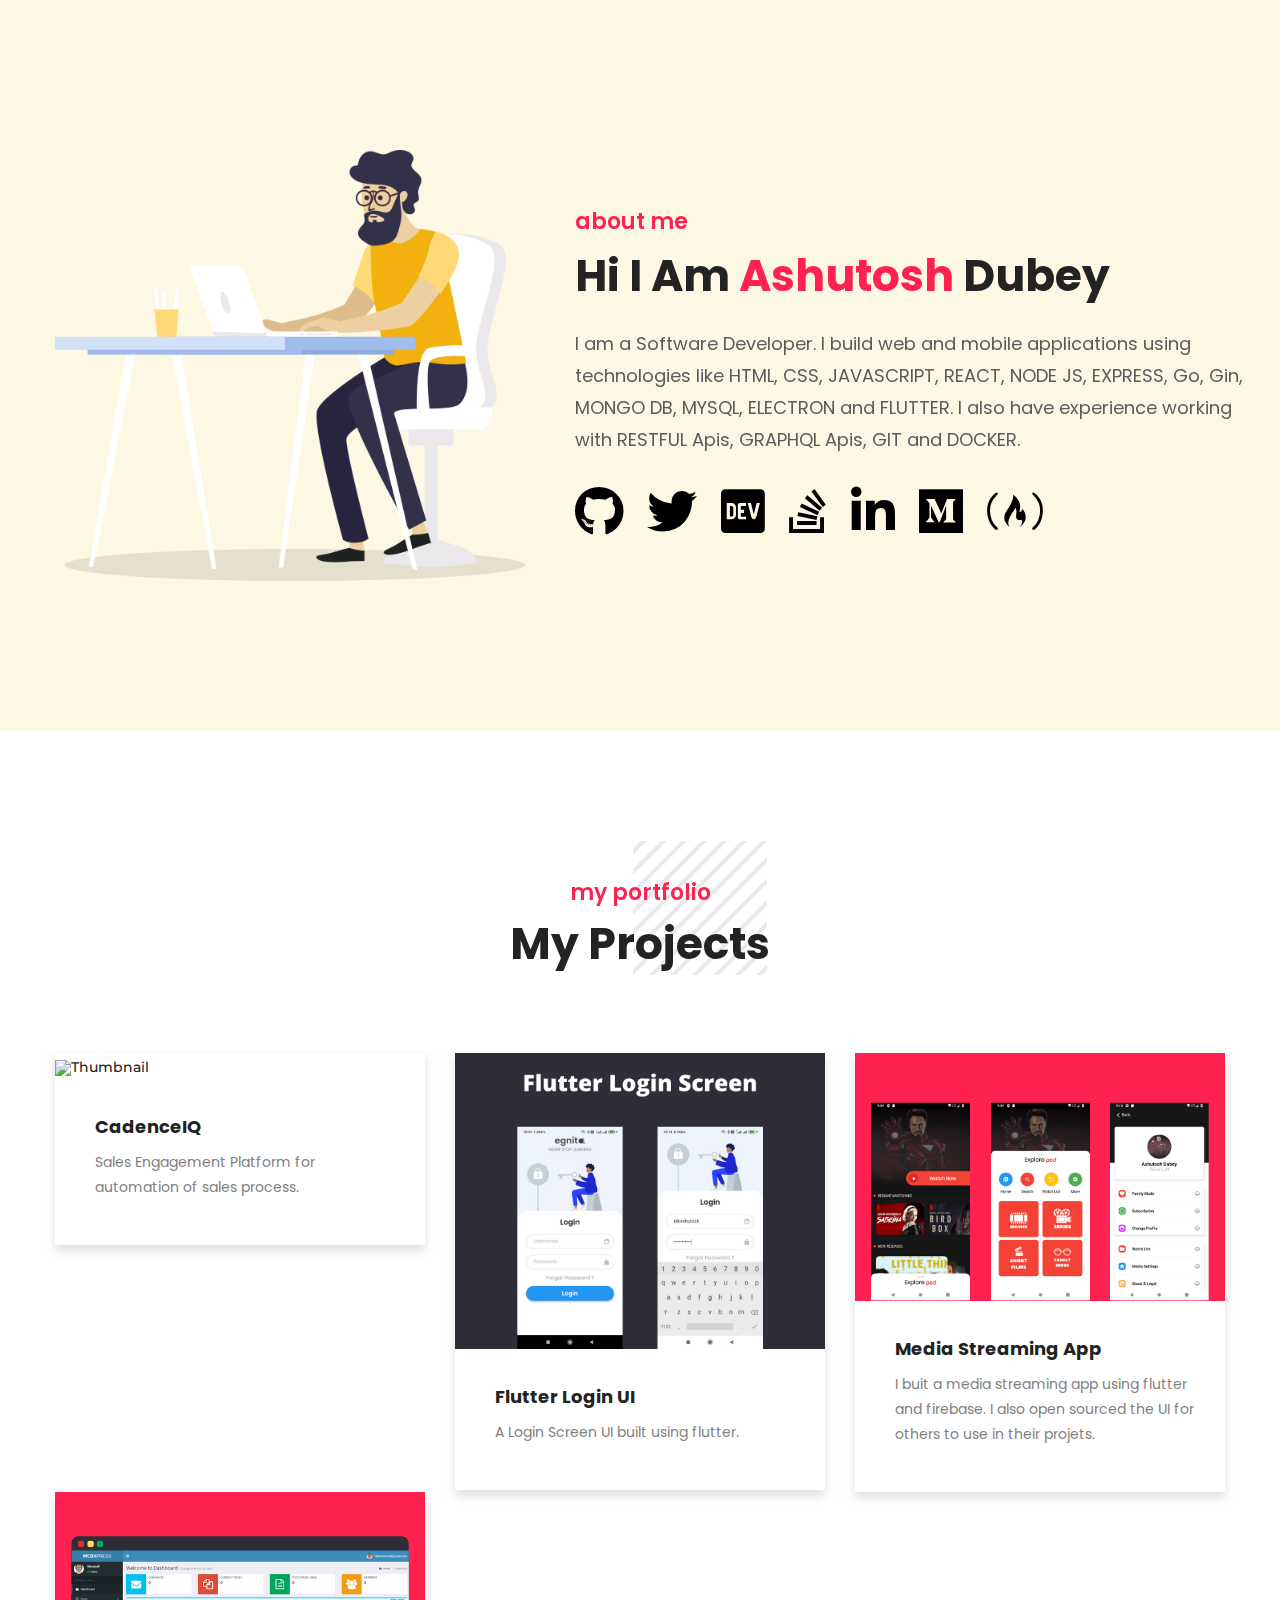
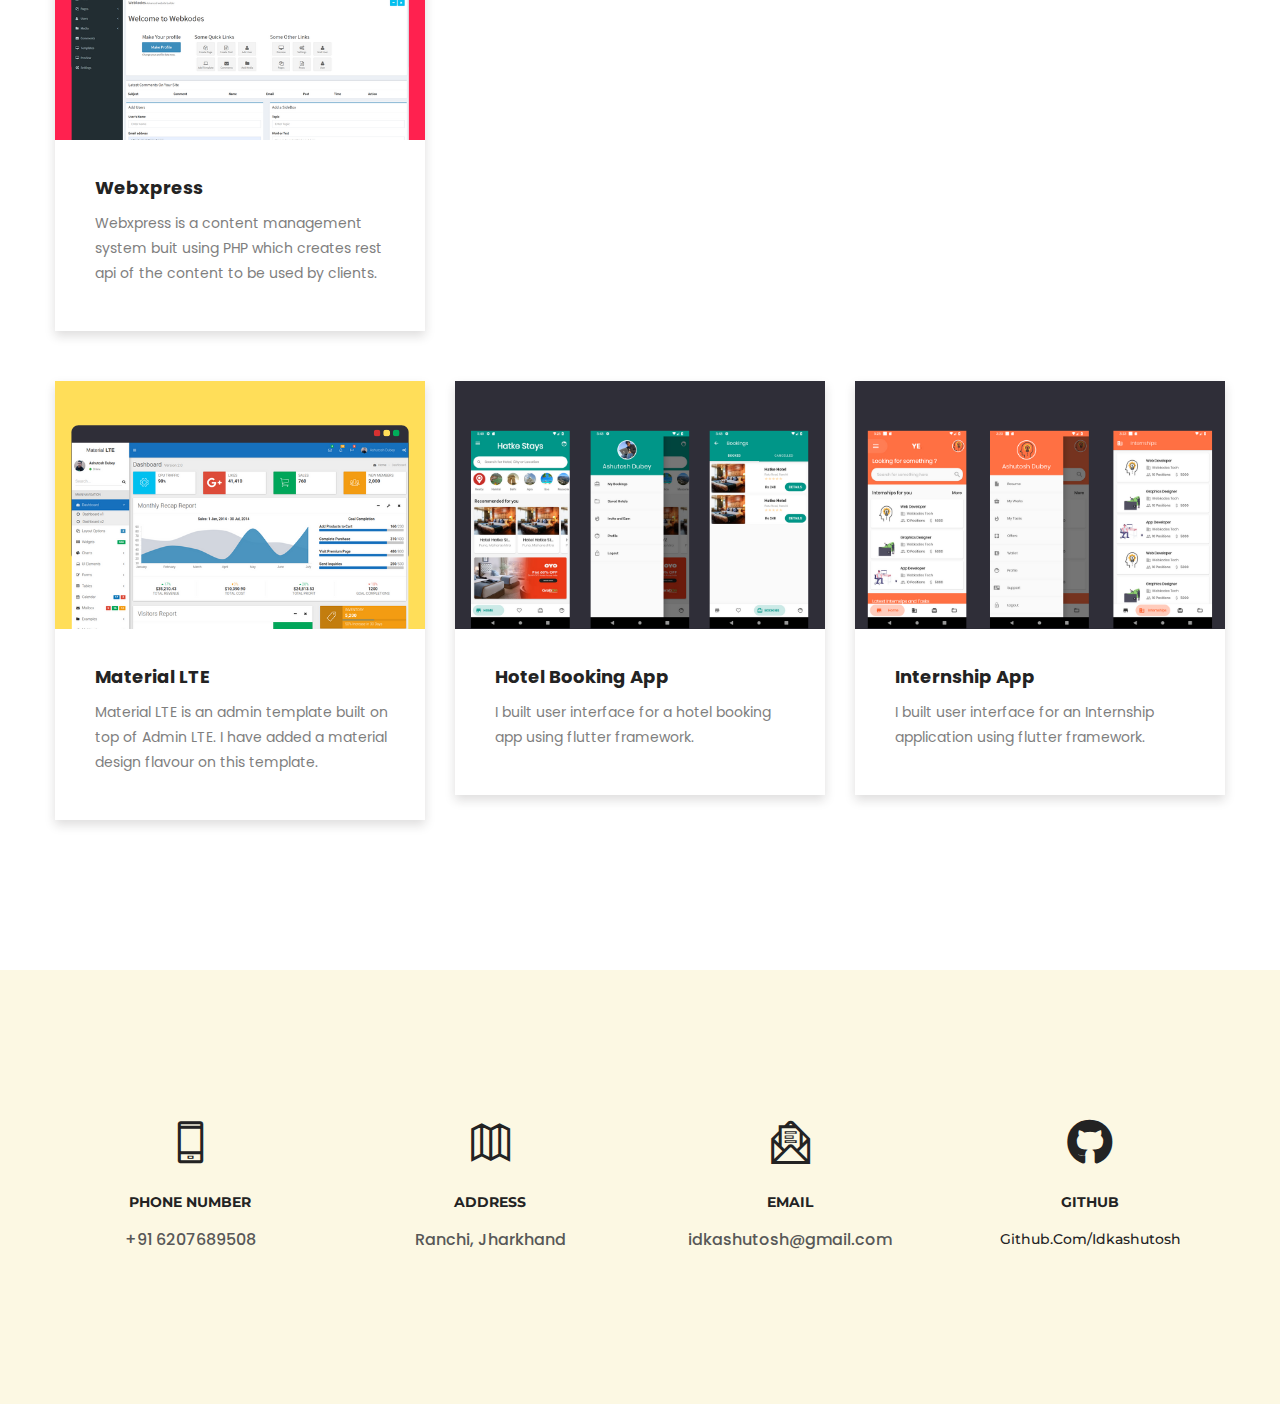
==== commit 133e8a2c: "Update index.html" ====
--- a/index.html
+++ b/index.html
@@ -66,6 +66,21 @@
 						</div>
 					</div>
 					<div class="row">
+						<div class="col-xs-12 col-sm-4">
+								<div class="blog-post">
+									<div class="thumb fix">
+										<a href="https://github.com/idkashutosh/cadenceiq" target="blank"><img src="assets/img/portfolio/cadenceiq.png" alt="Thumbnail"></a>
+									</div>
+									<div class="content">
+										<a href="https://github.com/idkashutosh/cadenceiq" target="blank"><h4 class="text-capitalize mb-10">
+											CadenceIQ
+										</h4></a>
+										<p class="mb-10">
+											Sales Engagement Platform for automation of sales process.
+										</p>
+									</div>
+								</div>
+							</div>
 							<!-- Blog Post -->
 							<div class="col-xs-12 col-sm-4">
 								<div class="blog-post">
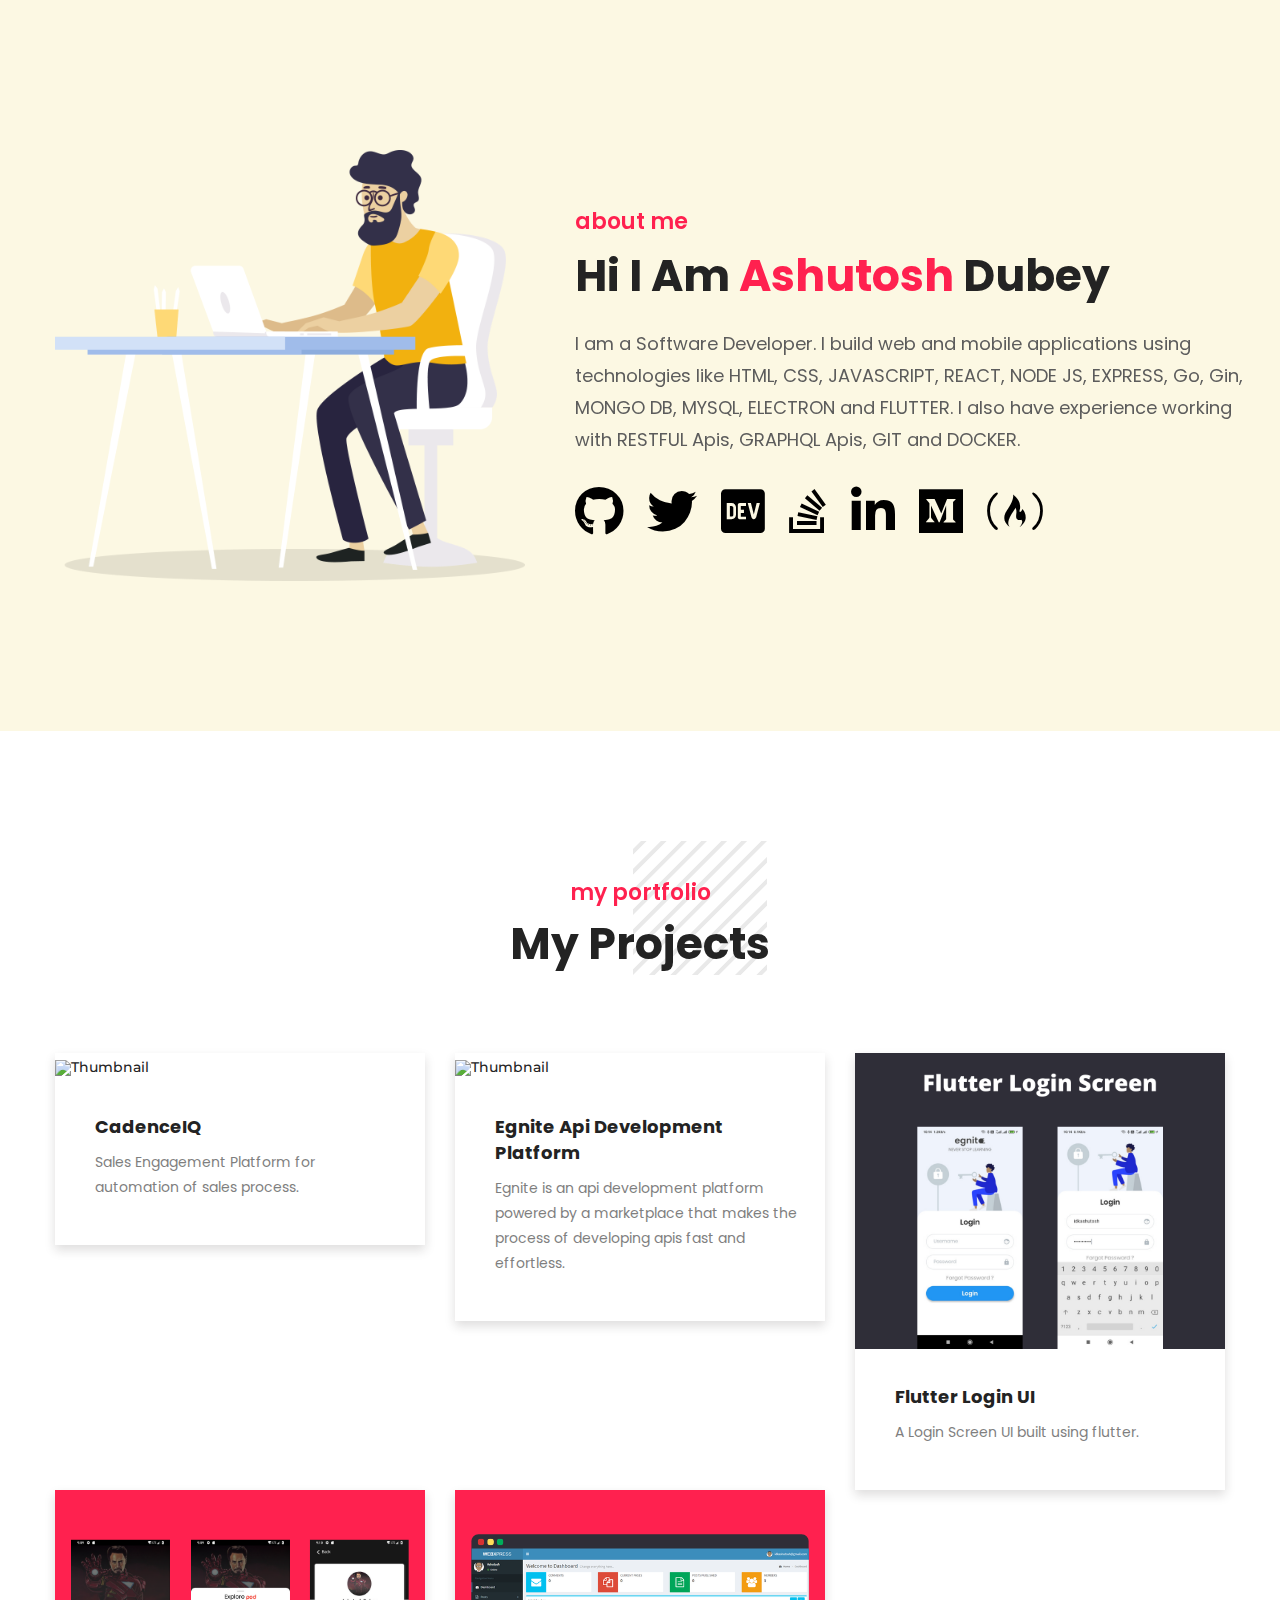
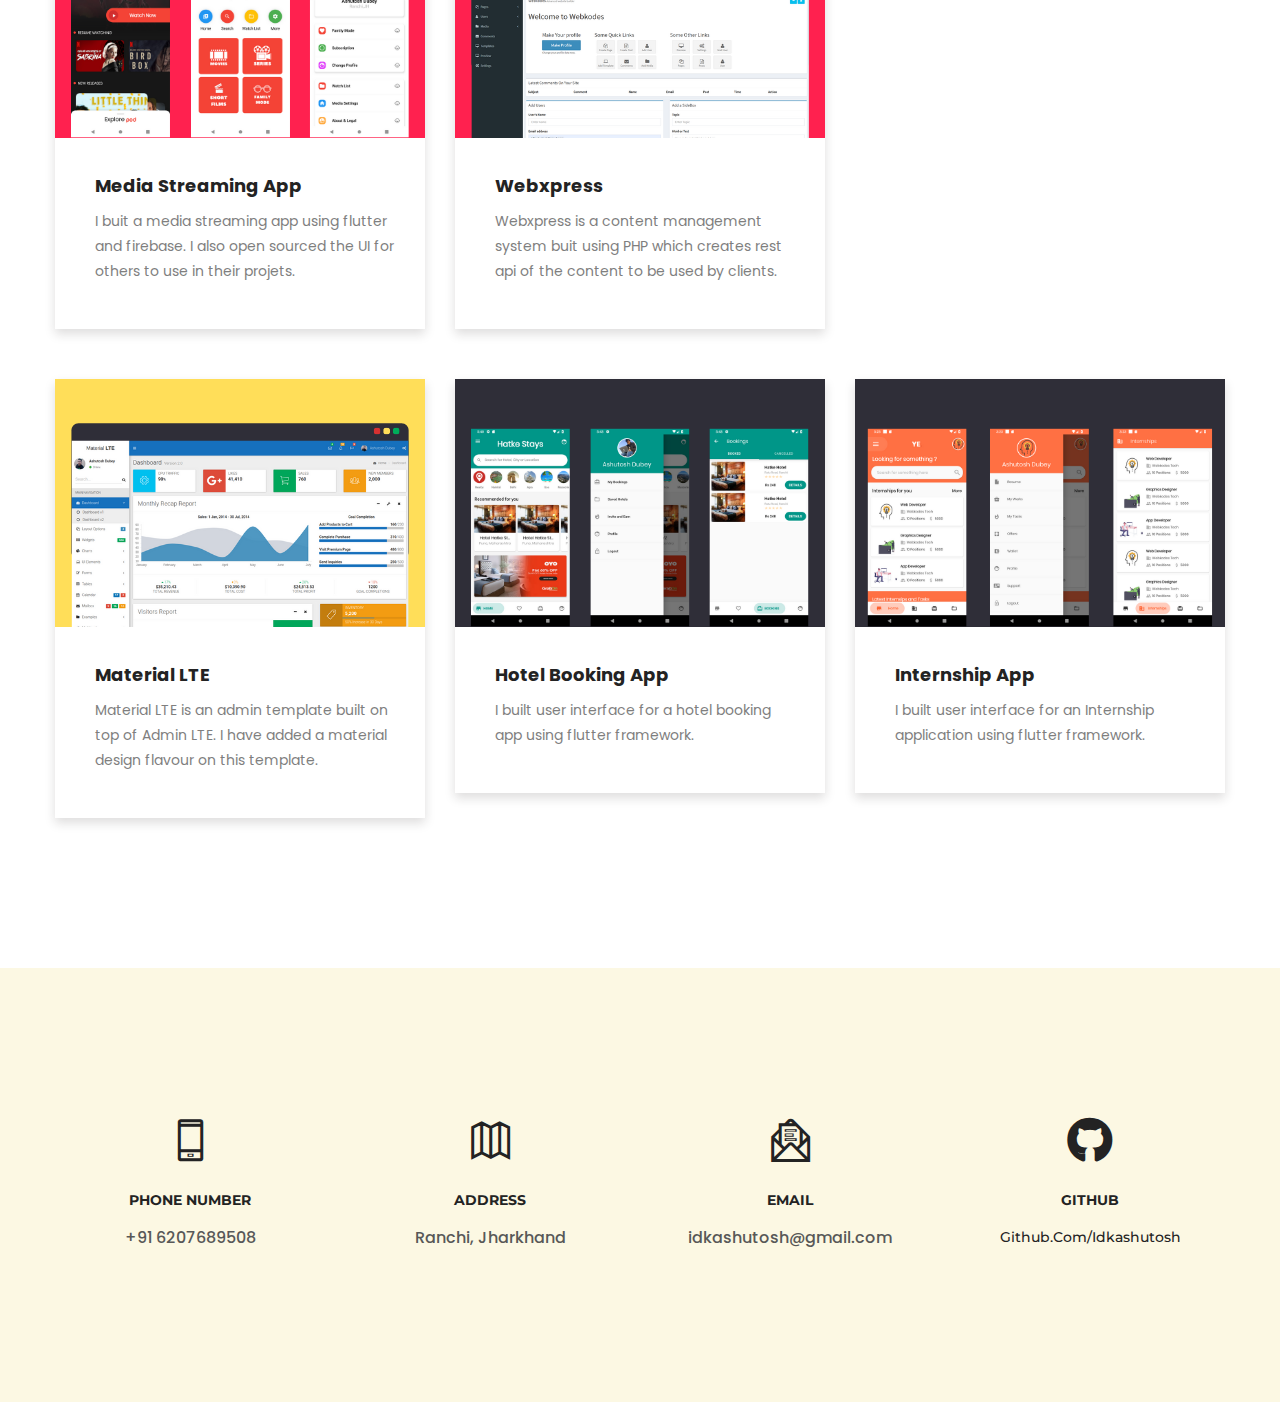
==== commit 165f2612: "Update index.html" ====
--- a/index.html
+++ b/index.html
@@ -81,6 +81,21 @@
 									</div>
 								</div>
 							</div>
+						<div class="col-xs-12 col-sm-4">
+								<div class="blog-post">
+									<div class="thumb fix">
+										<a href="https://egnite.dev" target="blank"><img src="assets/img/portfolio/egnite.png" alt="Thumbnail"></a>
+									</div>
+									<div class="content">
+										<a href="https://egnite.dev" target="blank"><h4 class="text-capitalize mb-10">
+											Egnite Api Development Platform
+										</h4></a>
+										<p class="mb-10">
+											Egnite is an api development platform powered by a marketplace that makes the process of developing apis fast and effortless.
+										</p>
+									</div>
+								</div>
+							</div>
 							<!-- Blog Post -->
 							<div class="col-xs-12 col-sm-4">
 								<div class="blog-post">
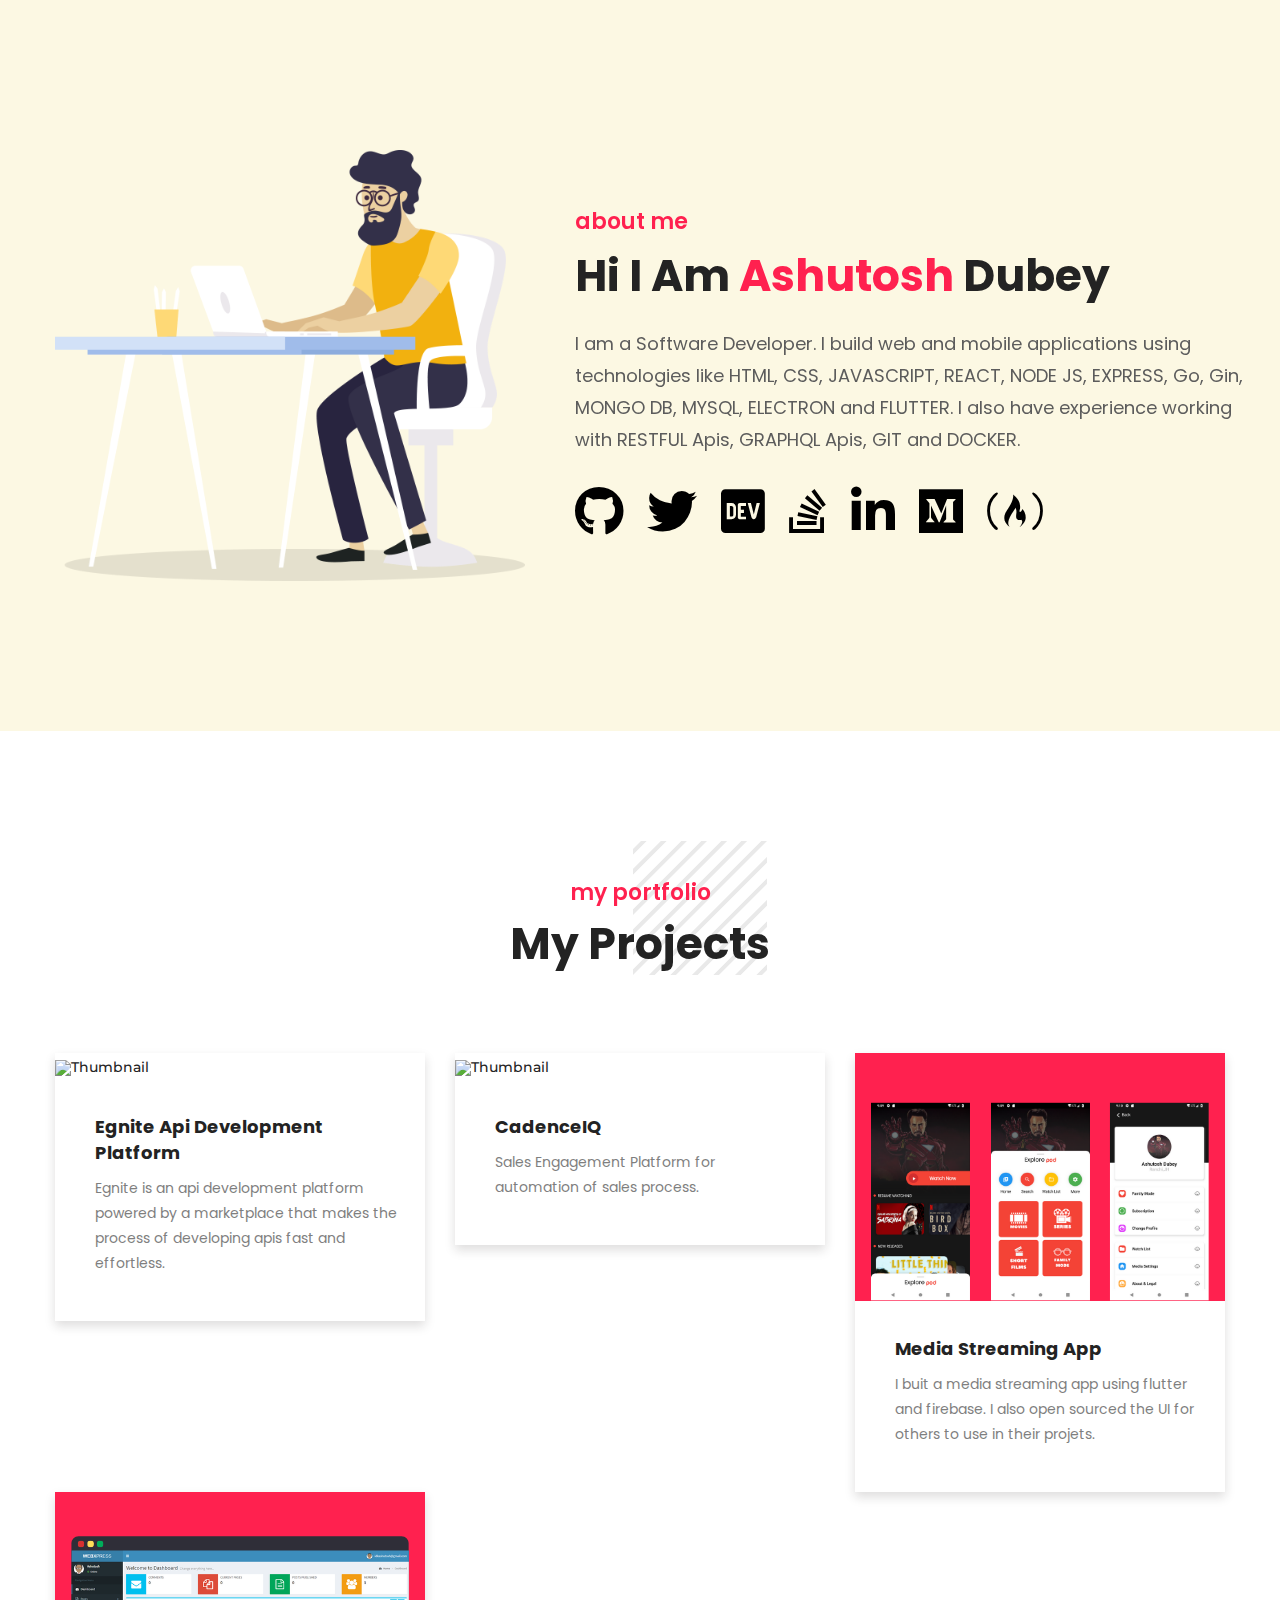
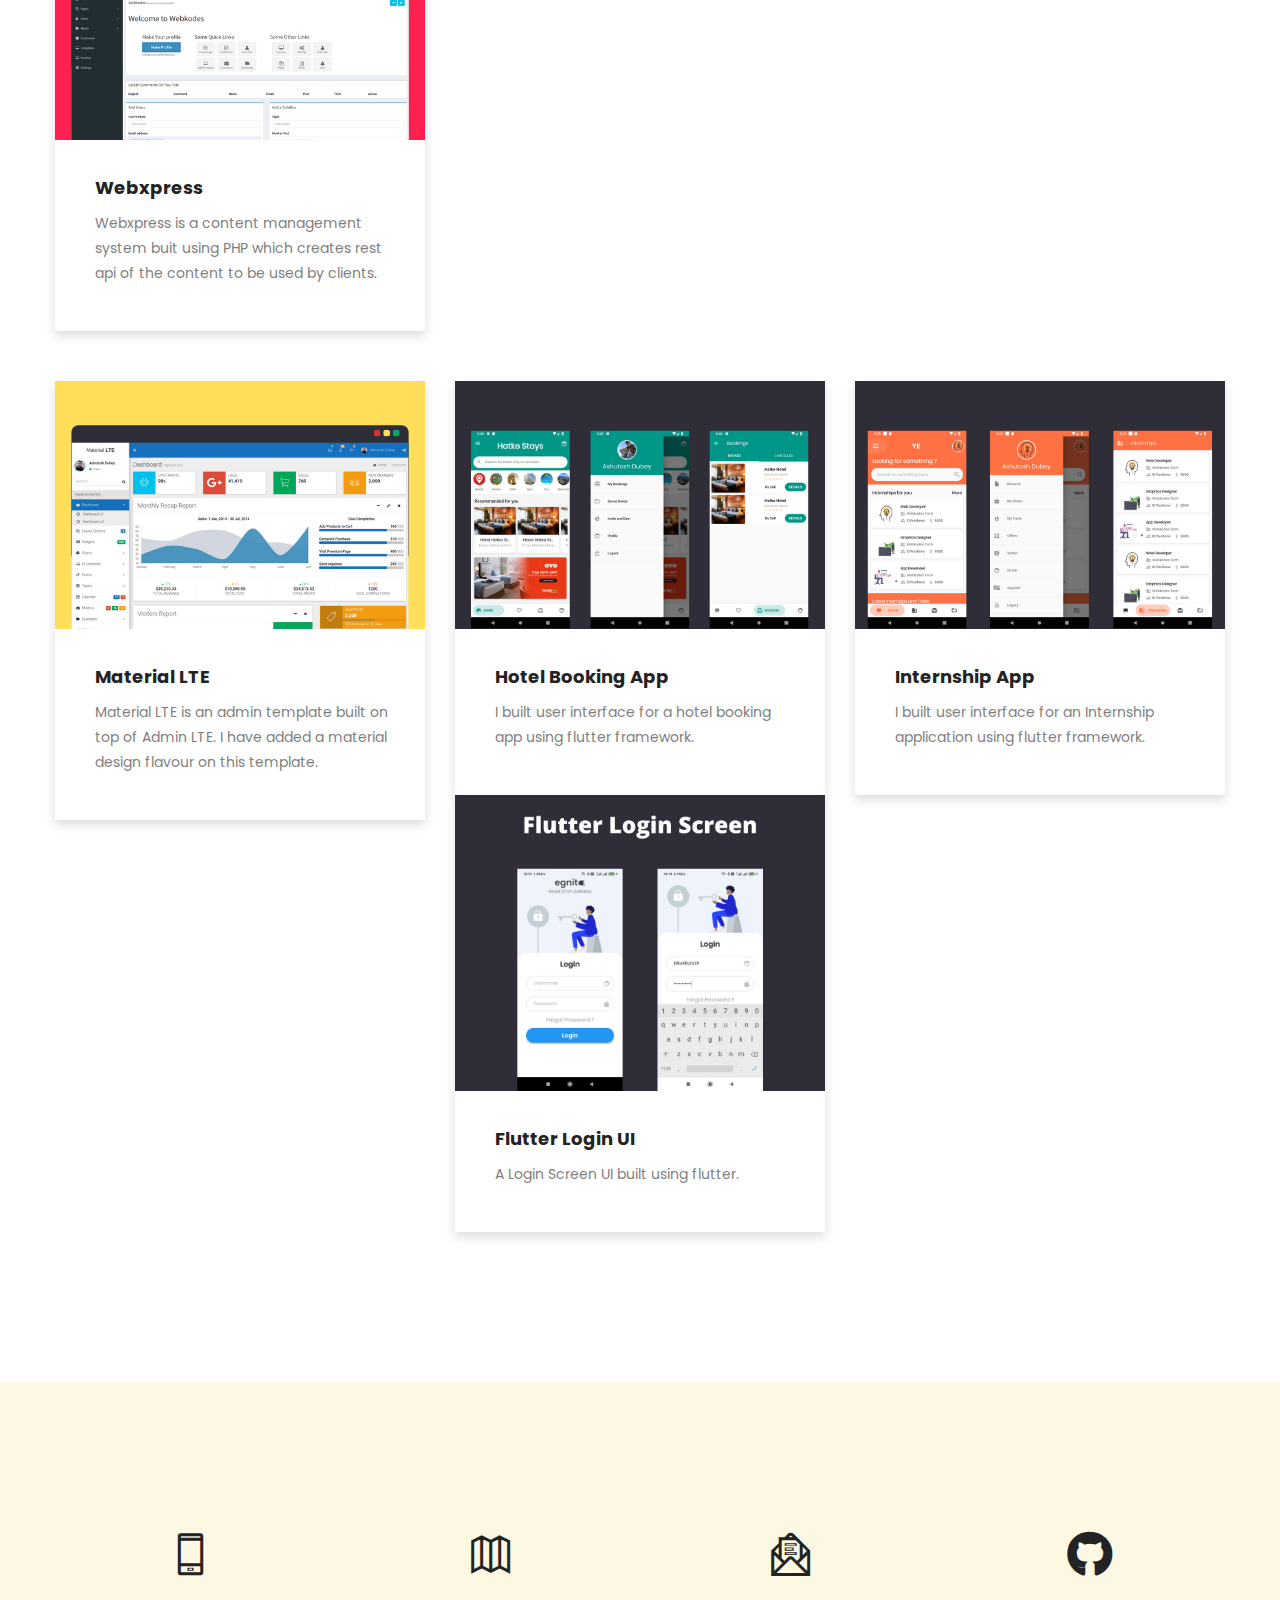
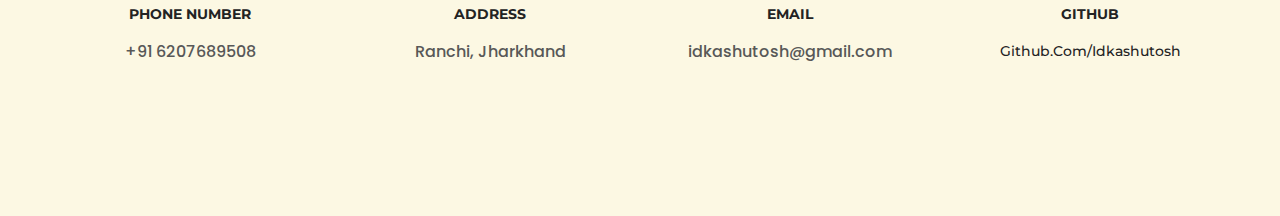
==== commit 1e4edfd5: "Update index.html" ====
--- a/index.html
+++ b/index.html
@@ -69,6 +69,21 @@
 						<div class="col-xs-12 col-sm-4">
 								<div class="blog-post">
 									<div class="thumb fix">
+										<a href="https://egnite.dev" target="blank"><img src="assets/img/portfolio/egnite.png" alt="Thumbnail"></a>
+									</div>
+									<div class="content">
+										<a href="https://egnite.dev" target="blank"><h4 class="text-capitalize mb-10">
+											Egnite Api Development Platform
+										</h4></a>
+										<p class="mb-10">
+											Egnite is an api development platform powered by a marketplace that makes the process of developing apis fast and effortless.
+										</p>
+									</div>
+								</div>
+							</div>
+						<div class="col-xs-12 col-sm-4">
+								<div class="blog-post">
+									<div class="thumb fix">
 										<a href="https://github.com/idkashutosh/cadenceiq" target="blank"><img src="assets/img/portfolio/cadenceiq.png" alt="Thumbnail"></a>
 									</div>
 									<div class="content">
@@ -81,37 +96,10 @@
 									</div>
 								</div>
 							</div>
-						<div class="col-xs-12 col-sm-4">
-								<div class="blog-post">
-									<div class="thumb fix">
-										<a href="https://egnite.dev" target="blank"><img src="assets/img/portfolio/egnite.png" alt="Thumbnail"></a>
-									</div>
-									<div class="content">
-										<a href="https://egnite.dev" target="blank"><h4 class="text-capitalize mb-10">
-											Egnite Api Development Platform
-										</h4></a>
-										<p class="mb-10">
-											Egnite is an api development platform powered by a marketplace that makes the process of developing apis fast and effortless.
-										</p>
-									</div>
-								</div>
-							</div>
+						
+						
 							<!-- Blog Post -->
-							<div class="col-xs-12 col-sm-4">
-								<div class="blog-post">
-									<div class="thumb fix">
-										<a href="https://github.com/idkashutosh/login-screen-ui" target="blank"><img src="assets/img/portfolio/6.png" alt="Thumbnail"></a>
-									</div>
-									<div class="content">
-										<a href="https://github.com/idkashutosh/login-screen-ui" target="blank"><h4 class="text-capitalize mb-10">
-											Flutter Login UI
-										</h4></a>
-										<p class="mb-10">
-											A Login Screen UI built using flutter.
-										</p>
-									</div>
-								</div>
-							</div>
+							
 								<!-- Blog Post -->
 						<div class="col-xs-12 col-sm-4">
 							<div class="blog-post">
@@ -195,6 +183,21 @@
 								</div>
 							</div>
 						</div>
+						<div class="col-xs-12 col-sm-4">
+								<div class="blog-post">
+									<div class="thumb fix">
+										<a href="https://github.com/idkashutosh/login-screen-ui" target="blank"><img src="assets/img/portfolio/6.png" alt="Thumbnail"></a>
+									</div>
+									<div class="content">
+										<a href="https://github.com/idkashutosh/login-screen-ui" target="blank"><h4 class="text-capitalize mb-10">
+											Flutter Login UI
+										</h4></a>
+										<p class="mb-10">
+											A Login Screen UI built using flutter.
+										</p>
+									</div>
+								</div>
+							</div>
 					
 					</div>
 				</div>
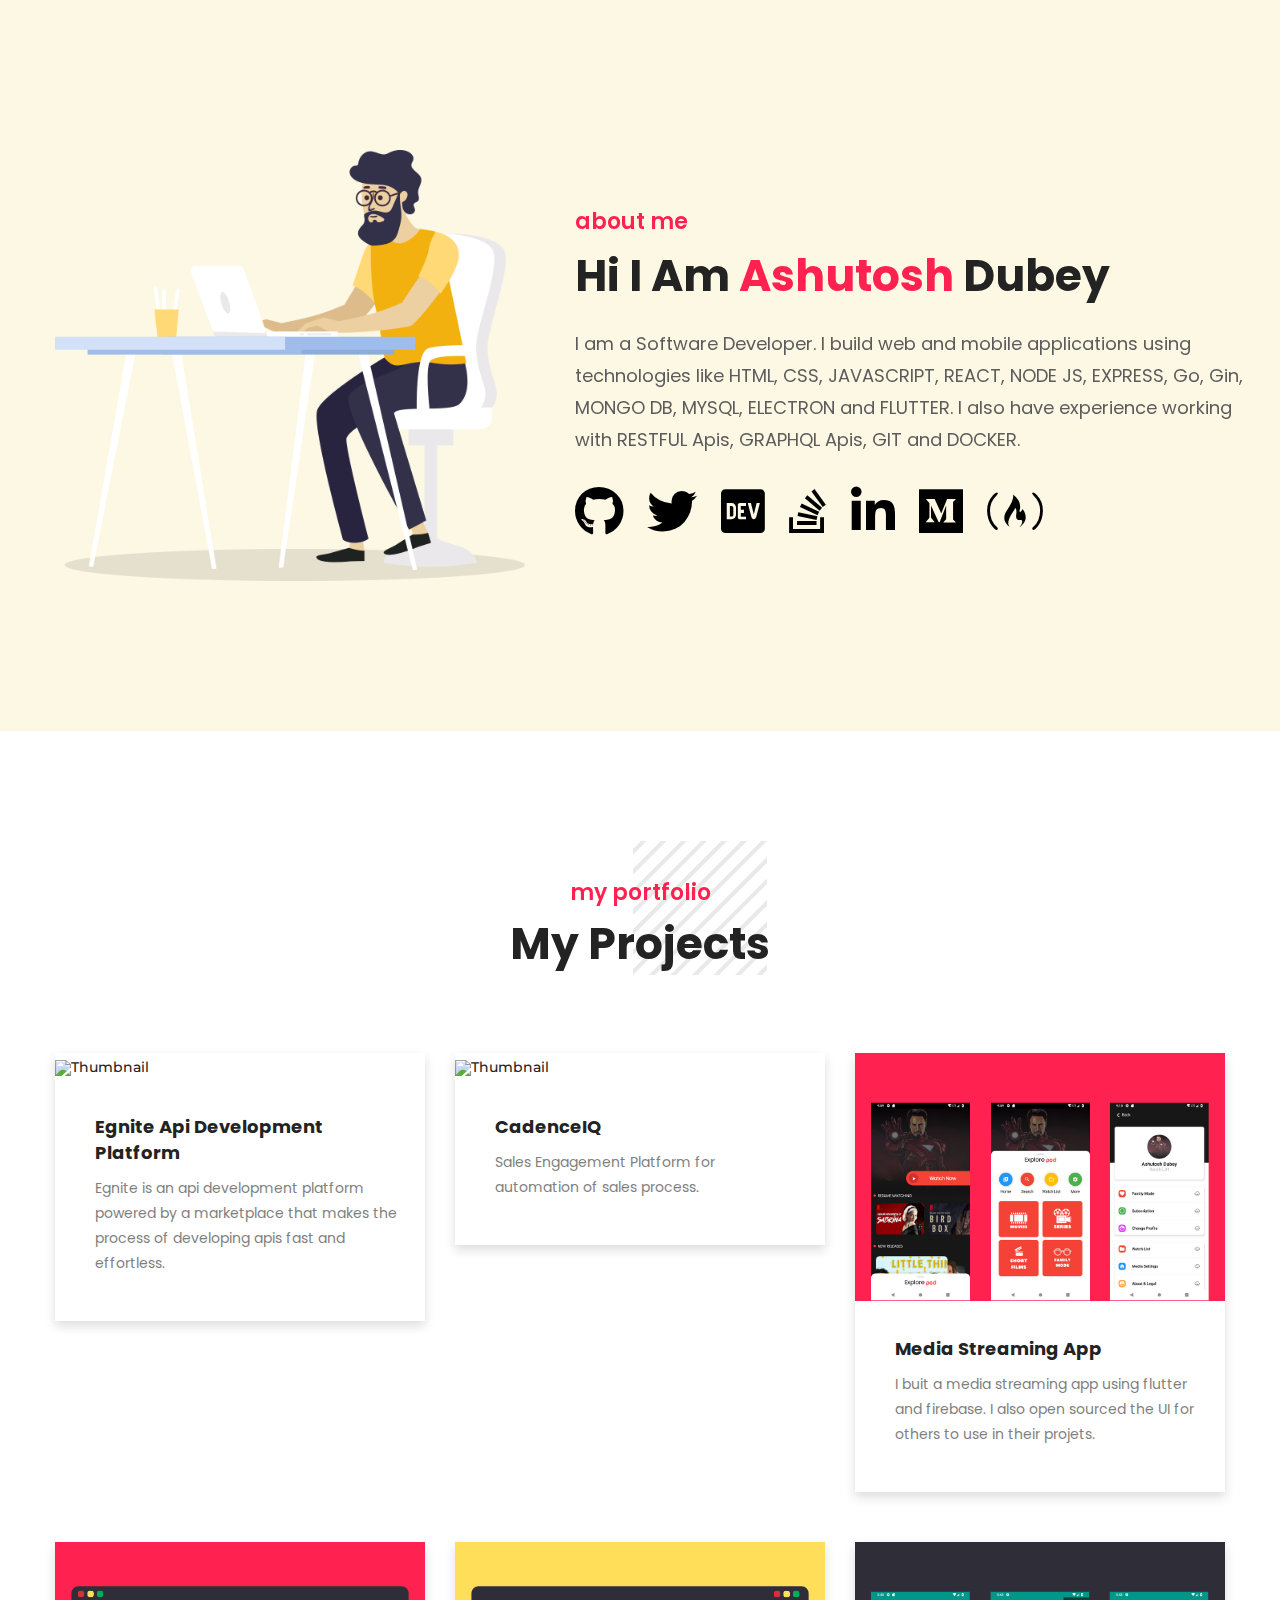
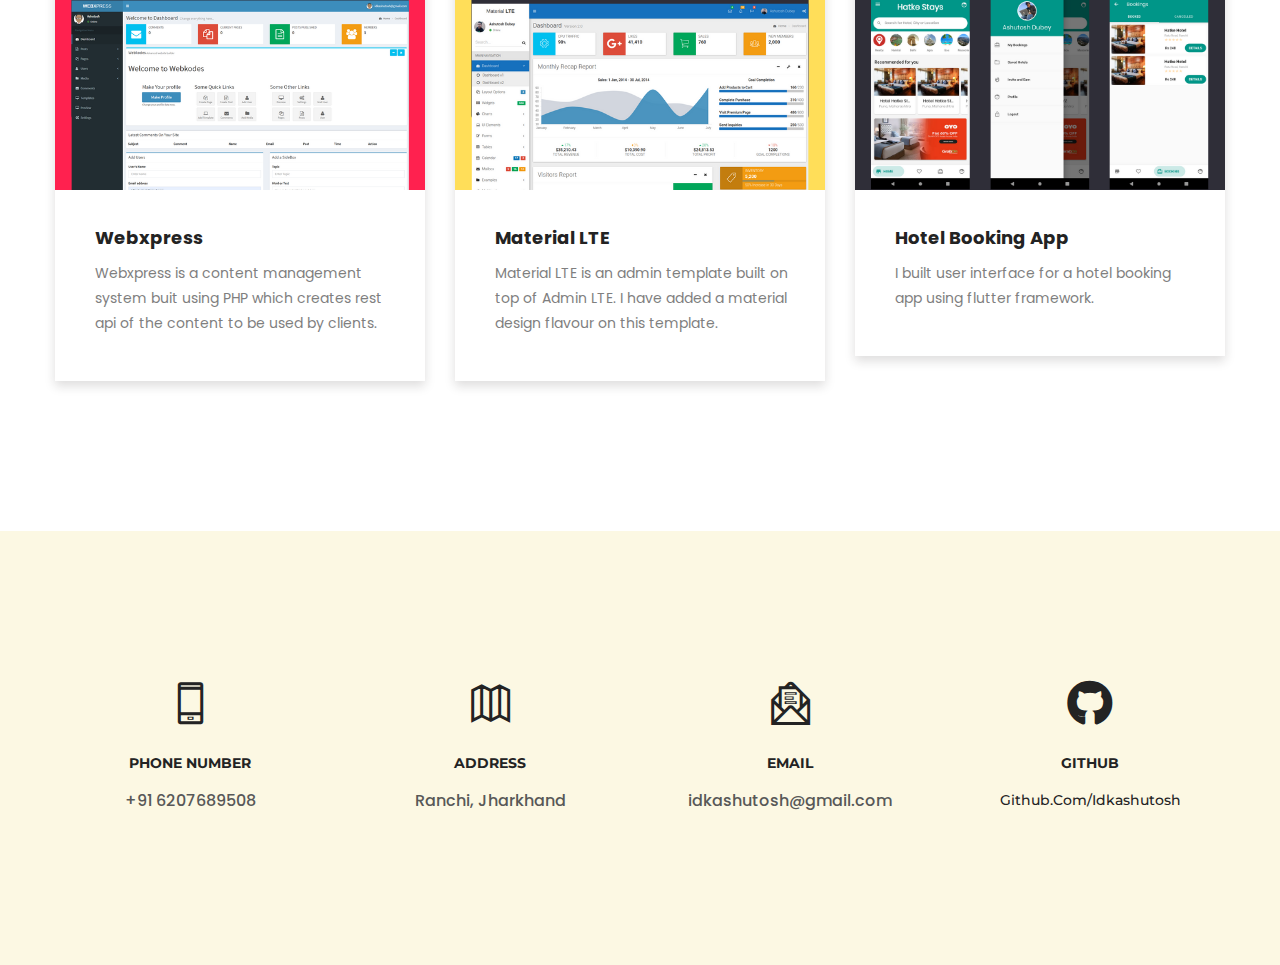
==== commit 5ce3b8f1: "Update index.html" ====
--- a/index.html
+++ b/index.html
@@ -84,10 +84,10 @@
 						<div class="col-xs-12 col-sm-4">
 								<div class="blog-post">
 									<div class="thumb fix">
-										<a href="https://github.com/idkashutosh/cadenceiq" target="blank"><img src="assets/img/portfolio/cadenceiq.png" alt="Thumbnail"></a>
+										<a href="https://cadenceiq.ai" target="blank"><img src="assets/img/portfolio/cadenceiq.png" alt="Thumbnail"></a>
 									</div>
 									<div class="content">
-										<a href="https://github.com/idkashutosh/cadenceiq" target="blank"><h4 class="text-capitalize mb-10">
+										<a href="https://cadenceiq.ai" target="blank"><h4 class="text-capitalize mb-10">
 											CadenceIQ
 										</h4></a>
 										<p class="mb-10">
@@ -116,6 +116,12 @@
 								</div>
 							</div>
 						</div>
+						
+					
+					
+						<!-- Blog Post -->
+					</div>
+					<div class="row mt-50">
 						<div class="col-xs-12 col-sm-4 mobi-mb-30">
 							<div class="blog-post">
 								<div class="thumb fix">
@@ -131,11 +137,6 @@
 								</div>
 							</div>
 						</div>
-					
-					
-						<!-- Blog Post -->
-					</div>
-					<div class="row mt-50">
 							<!-- Blog Post -->
 							<div class="col-xs-12 col-sm-4 mobi-mb-30">
 								<div class="blog-post">
@@ -167,37 +168,7 @@
 								</div>
 							</div>
 						</div>
-						<!-- Blog Post -->
-						<div class="col-xs-12 col-sm-4 mobi-mb-30">
-							<div class="blog-post">
-								<div class="thumb fix">
-									<a href="https://github.com/idkashutosh/internship-app-ui" target="blank"><img src="assets/img/portfolio/5.png" alt="Thumbnail"></a>
-								</div>
-								<div class="content">
-									<a href="https://github.com/idkashutosh/internship-app-ui" target="blank"><h4 class="text-capitalize mb-10">
-										Internship App
-									</h4></a>
-									<p class="mb-10">
-										I built user interface for an Internship application using flutter framework.
-									</p>
-								</div>
-							</div>
-						</div>
-						<div class="col-xs-12 col-sm-4">
-								<div class="blog-post">
-									<div class="thumb fix">
-										<a href="https://github.com/idkashutosh/login-screen-ui" target="blank"><img src="assets/img/portfolio/6.png" alt="Thumbnail"></a>
-									</div>
-									<div class="content">
-										<a href="https://github.com/idkashutosh/login-screen-ui" target="blank"><h4 class="text-capitalize mb-10">
-											Flutter Login UI
-										</h4></a>
-										<p class="mb-10">
-											A Login Screen UI built using flutter.
-										</p>
-									</div>
-								</div>
-							</div>
+						
 					
 					</div>
 				</div>
